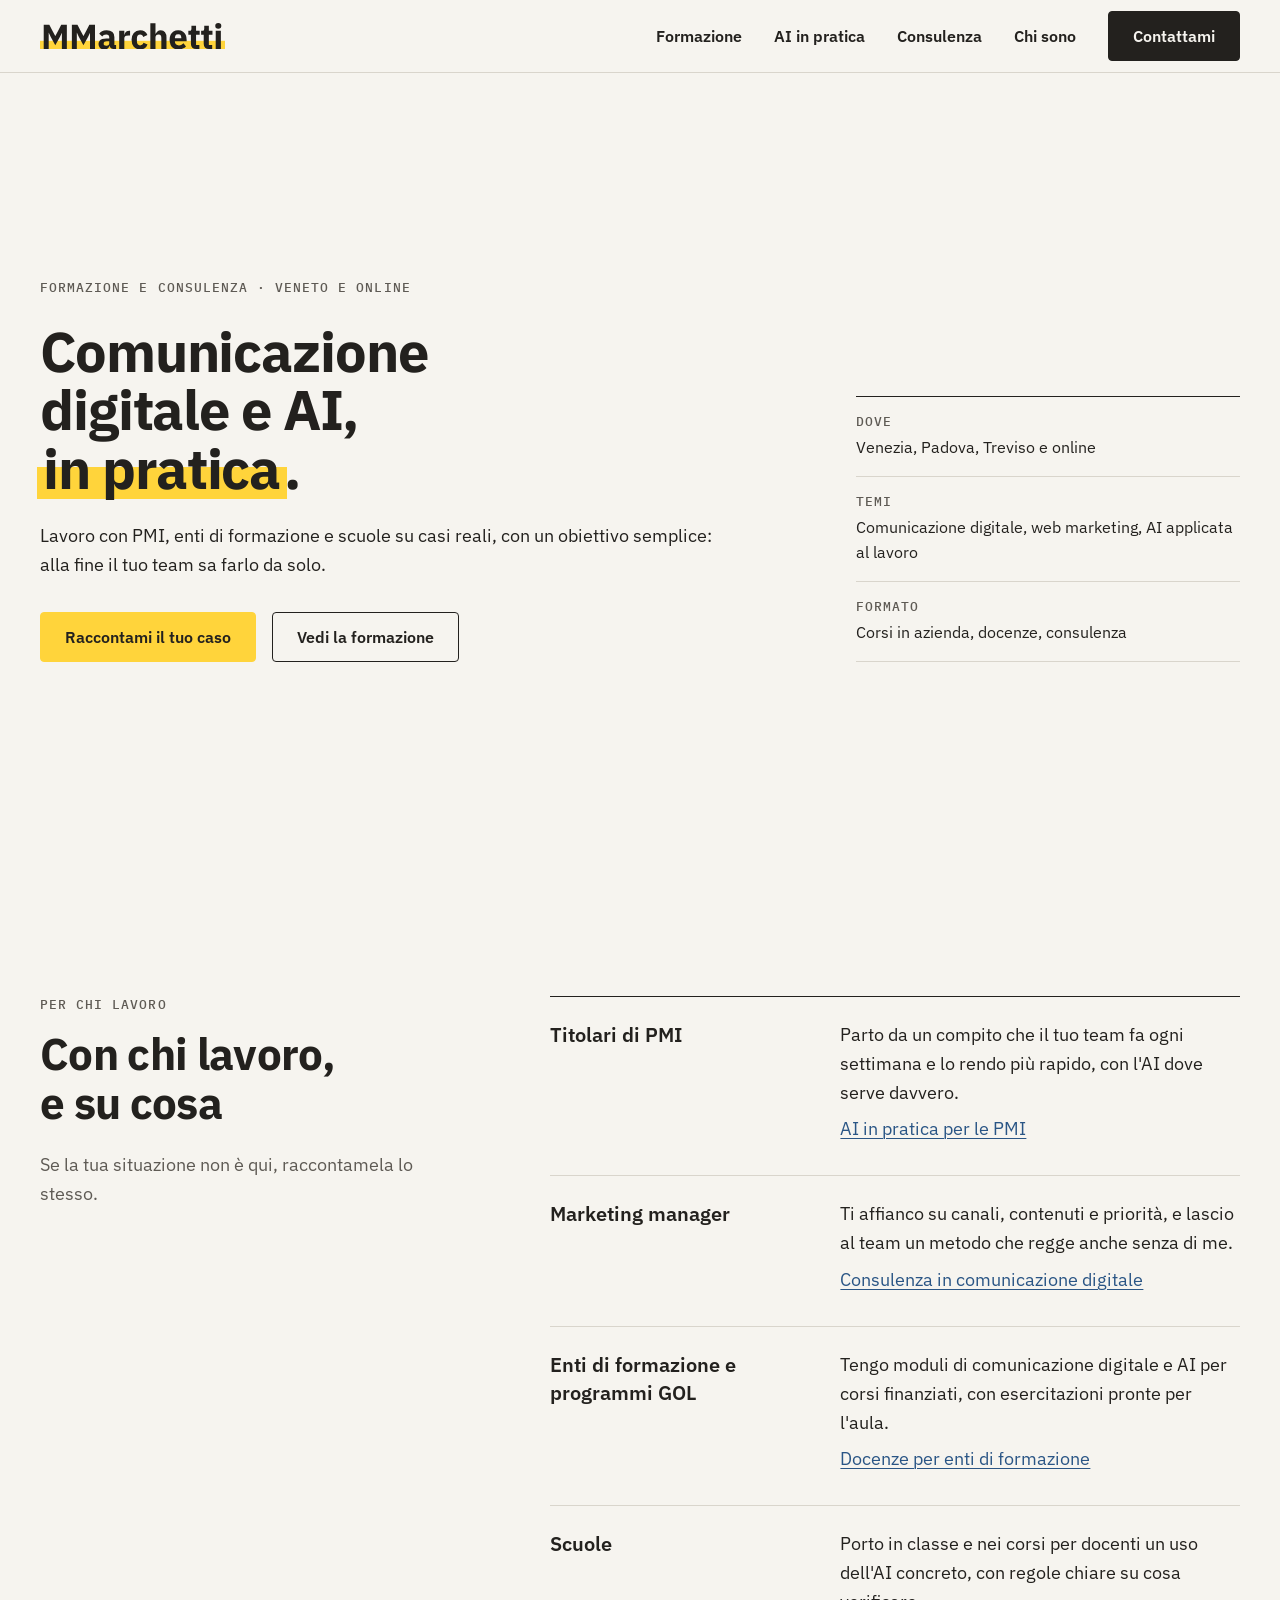
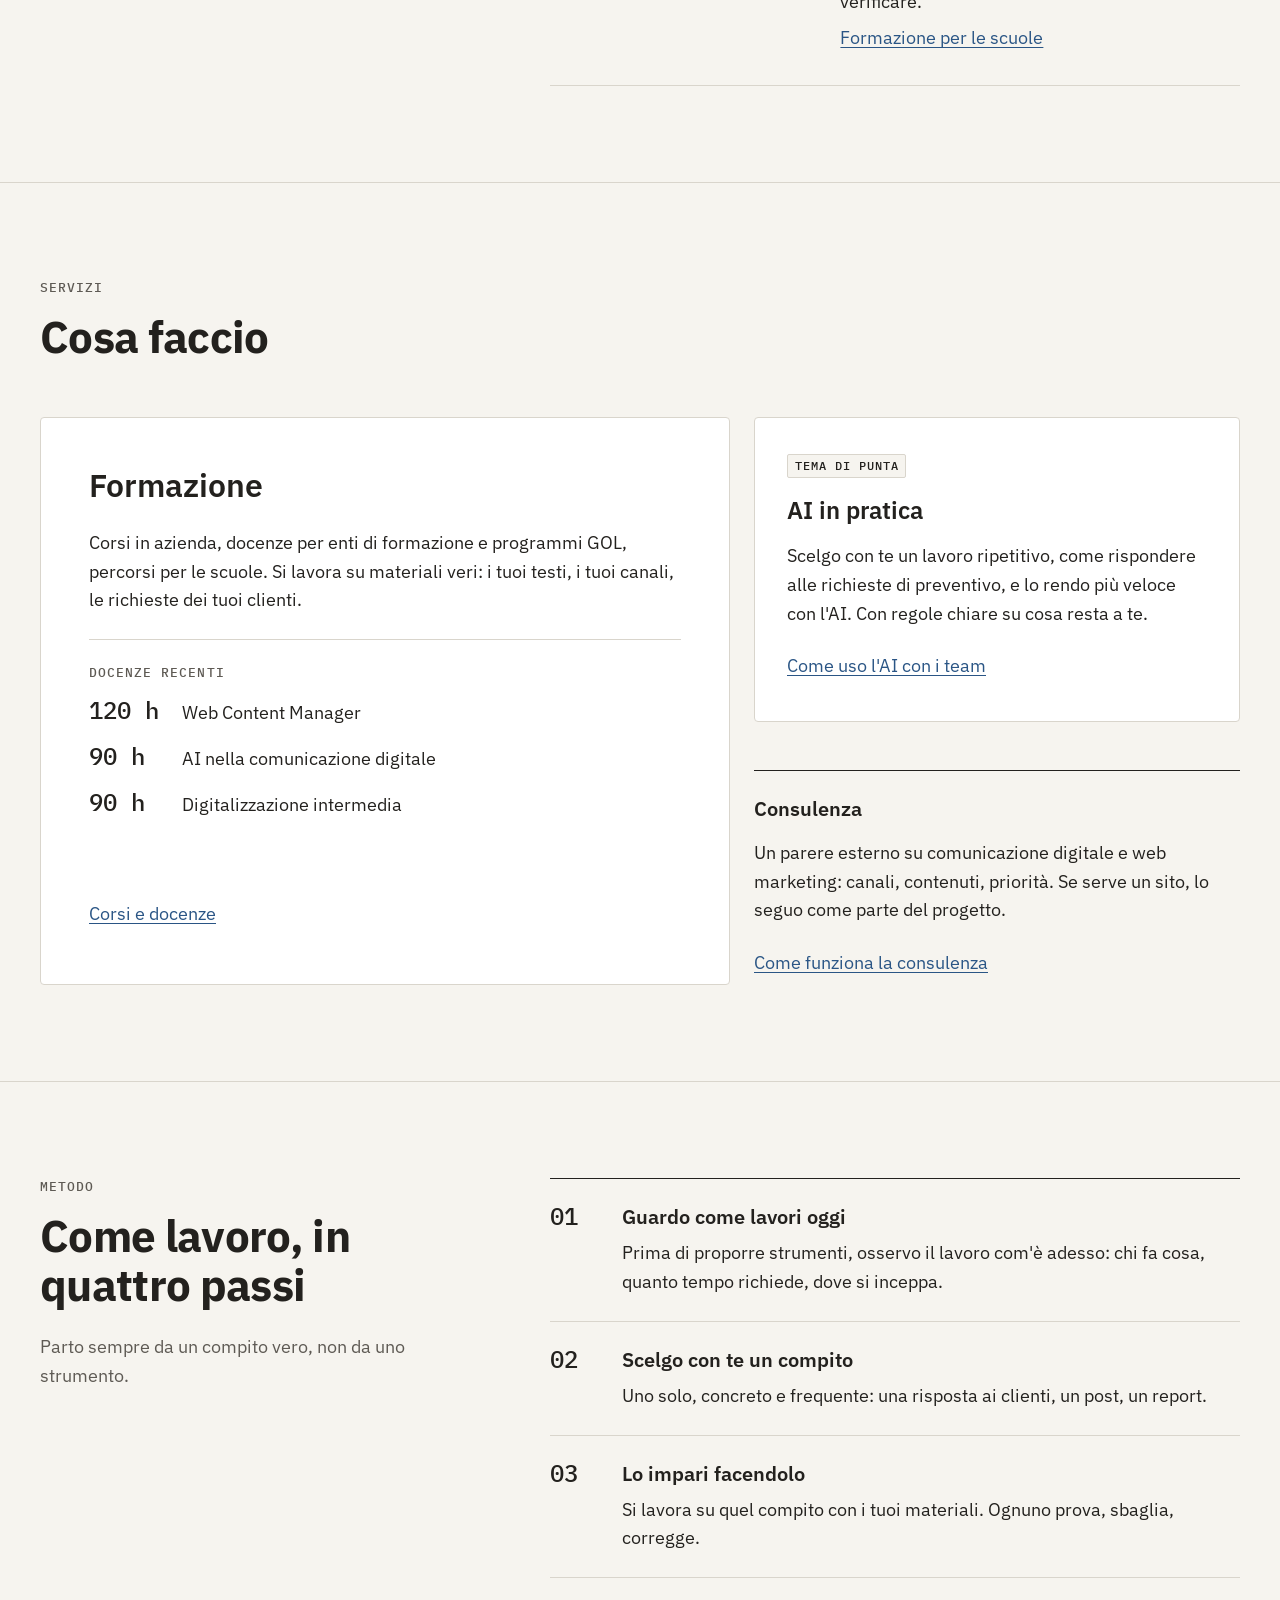
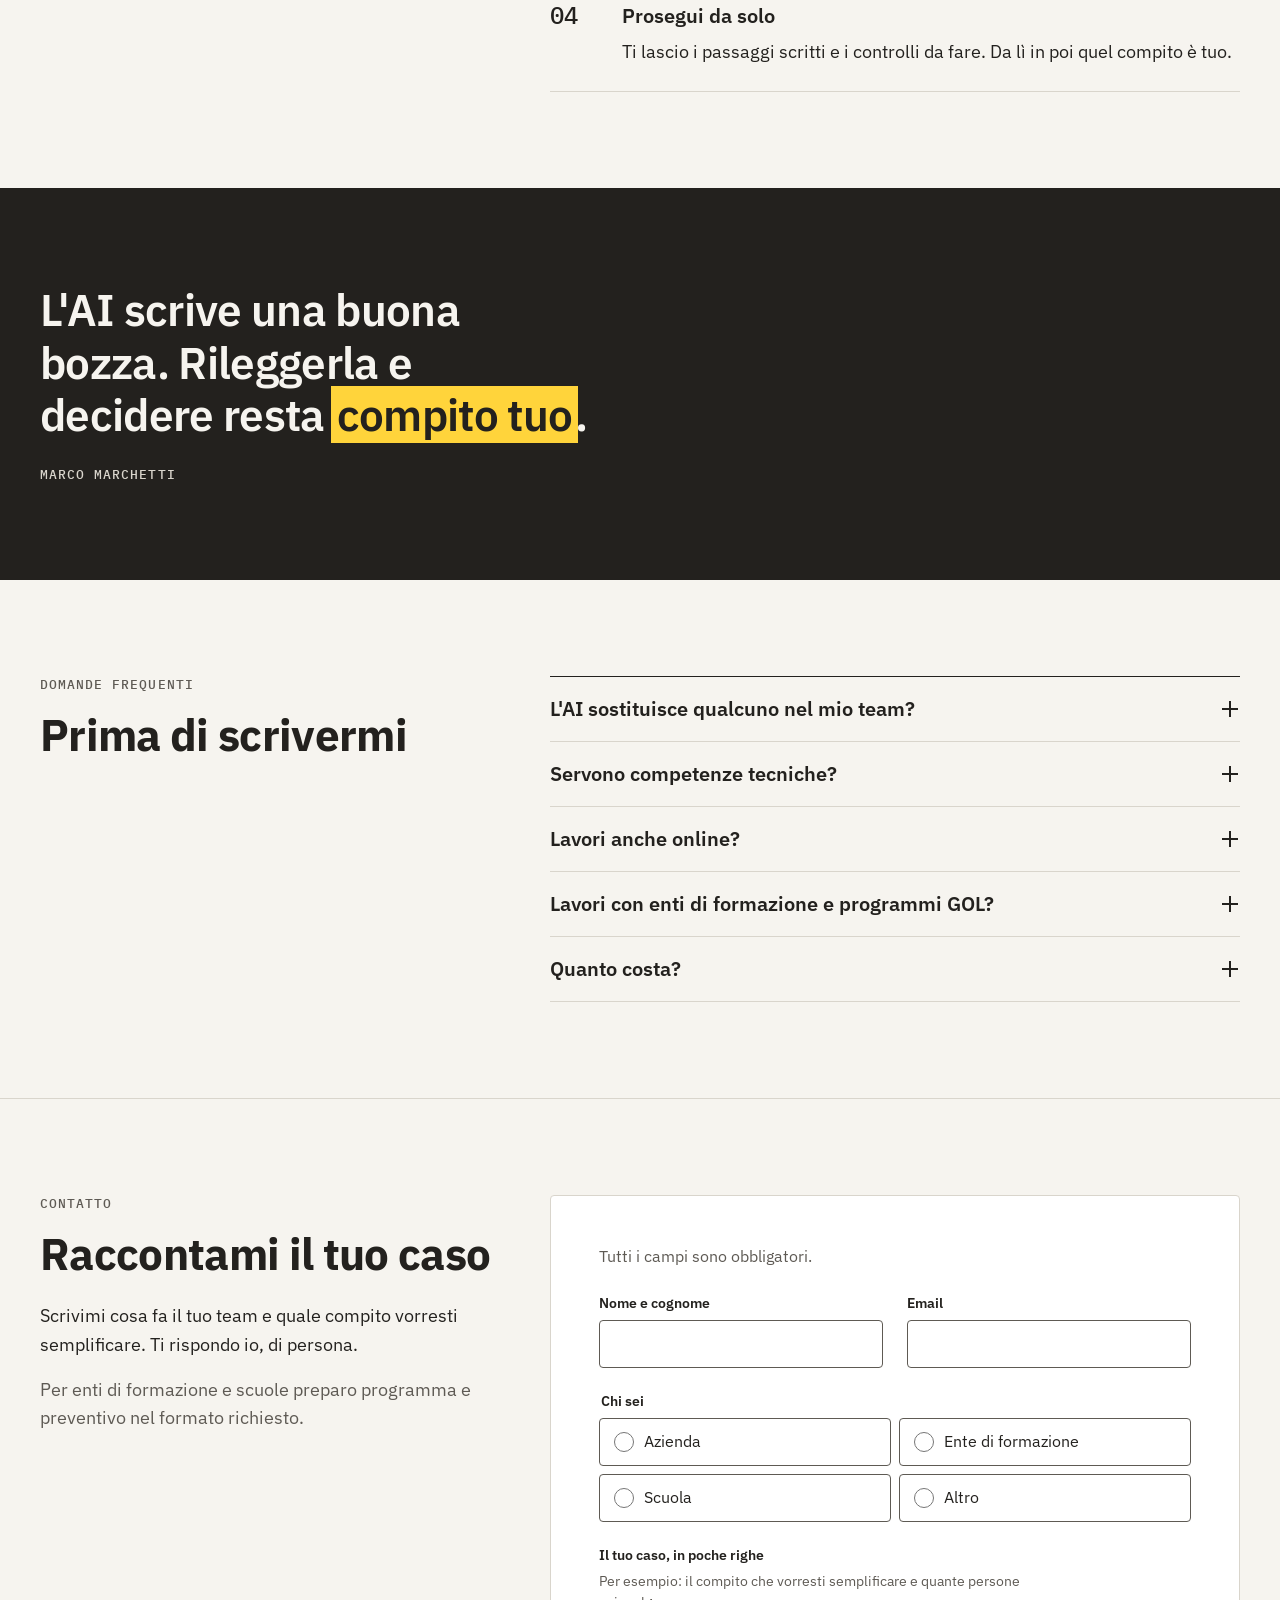
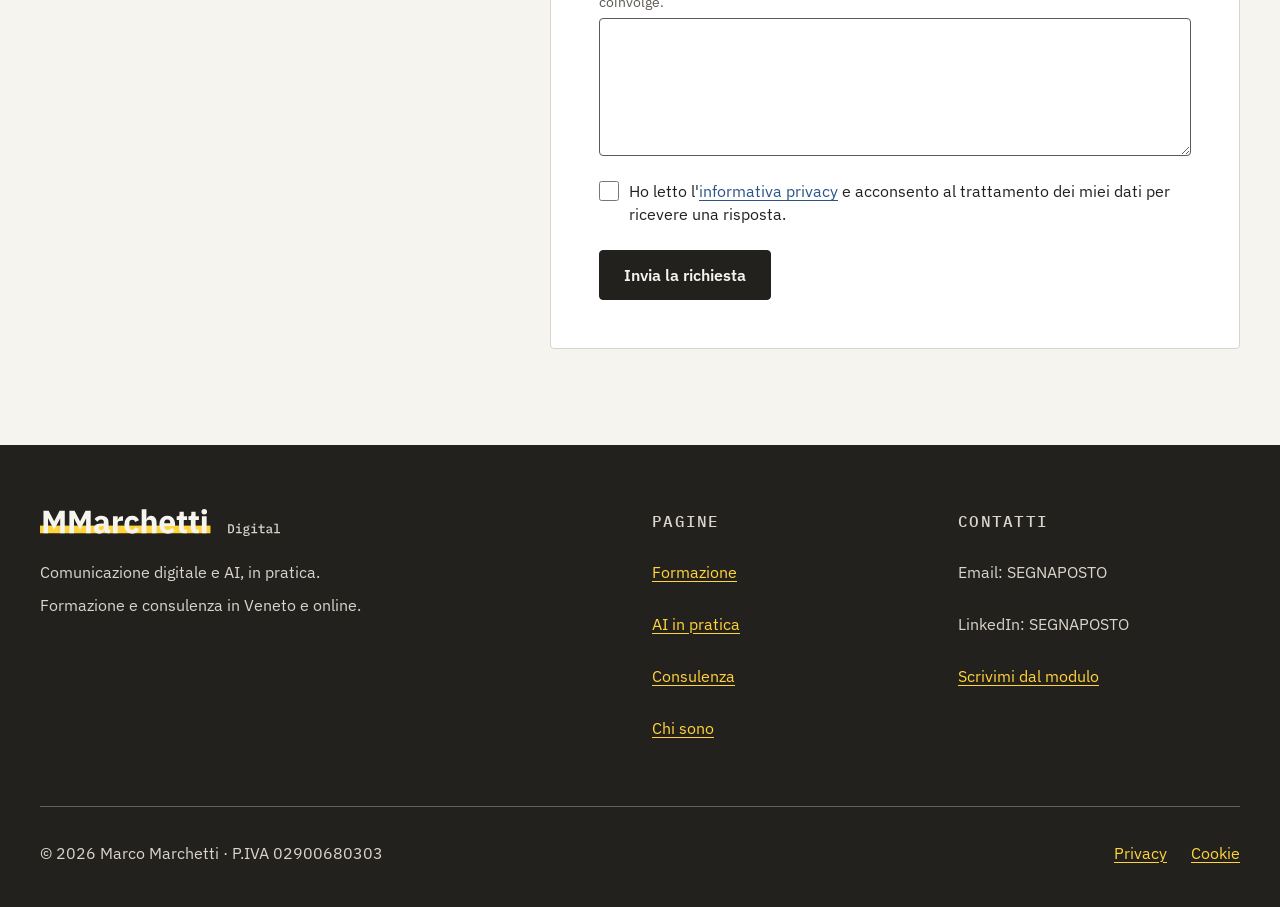
==== index.html @ 074134e7 "Footer: partita IVA in tutte le pagine Co-Authored-By: Claude Opus 5.5 <noreply@anthropic.com>" ====
<!doctype html>
<html lang="it">
<head>
  <meta charset="utf-8">
  <meta name="viewport" content="width=device-width, initial-scale=1">
  <title>Formazione in comunicazione digitale e AI in Veneto | MMarchetti Digital</title>
  <meta name="description" content="Marco Marchetti, formatore e consulente in comunicazione digitale e AI. Corsi per PMI, enti di formazione e scuole a Venezia, Padova, Treviso e online.">
  <link rel="canonical" href="https://DOMINIO/">
  <meta name="theme-color" content="#F6F4EF">

  <meta property="og:type" content="website">
  <meta property="og:locale" content="it_IT">
  <meta property="og:site_name" content="MMarchetti Digital">
  <meta property="og:title" content="Comunicazione digitale e AI, in pratica | MMarchetti Digital">
  <meta property="og:description" content="Formazione e consulenza per PMI, enti di formazione e scuole, su casi reali. Venezia, Padova, Treviso e online.">
  <meta property="og:url" content="https://DOMINIO/">

  <link rel="icon" href="assets/logo/mmarchetti-avatar-400.svg" type="image/svg+xml">
  <link rel="apple-touch-icon" href="assets/icons/mmarchetti-avatar-400.png">

  <link rel="preload" href="assets/fonts/IBMPlexSans-Regular.woff2" as="font" type="font/woff2" crossorigin>
  <link rel="preload" href="assets/fonts/IBMPlexSans-Bold.woff2" as="font" type="font/woff2" crossorigin>
  <link rel="stylesheet" href="assets/css/tokens.css">
  <link rel="stylesheet" href="assets/css/components.css">
  <link rel="stylesheet" href="assets/css/site.css">
  <script>document.documentElement.classList.add('js');</script>
  <script src="assets/js/main.js" defer></script>

  <script type="application/ld+json">
  {
    "@context": "https://schema.org",
    "@type": "ProfessionalService",
    "name": "MMarchetti Digital",
    "url": "https://DOMINIO/",
    "description": "Formazione e consulenza in comunicazione digitale e AI per PMI, enti di formazione e scuole.",
    "founder": { "@type": "Person", "name": "Marco Marchetti" },
    "areaServed": ["Venezia", "Padova", "Treviso", "Veneto"],
    "inLanguage": "it"
  }
  </script>
</head>
<body class="mm-root">
  <a class="skip" href="#main">Vai al contenuto</a>

  <header class="header">
    <div class="container header__bar">
      <a class="header__logo" href="./" aria-label="MMarchetti Digital, pagina iniziale">
        <img src="assets/logo/mmarchetti-digital-compatta.svg" alt="" width="185" height="26">
      </a>
      <button class="menu-btn" type="button" aria-expanded="false" aria-controls="nav">Menu</button>
      <nav class="nav" id="nav" aria-label="Principale">
        <ul class="nav__list">
          <li><a class="nav__link" href="formazione/">Formazione</a></li>
          <li><a class="nav__link" href="ai-in-pratica/">AI in pratica</a></li>
          <li><a class="nav__link" href="consulenza/">Consulenza</a></li>
          <li><a class="nav__link" href="chi-sono/">Chi sono</a></li>
          <li class="nav__cta"><a class="mm-btn" href="#contatto"><span class="mm-btn__label">Contattami</span></a></li>
        </ul>
      </nav>
    </div>
  </header>

  <main id="main">
    <!-- Hero: testo su 7 colonne, scheda "in breve" su 4 -->
    <section class="hero" aria-labelledby="hero-title">
      <div class="container grid">
        <div class="hero__main">
          <p class="mm-label">Formazione e consulenza · Veneto e online</p>
          <h1 id="hero-title" class="mm-display hero__title">Comunicazione digitale e AI, <span class="mm-hl">in&nbsp;pratica</span>.</h1>
          <p class="mm-p hero__lead">Lavoro con PMI, enti di formazione e scuole su casi reali, con un obiettivo semplice: alla fine il tuo team sa farlo da solo.</p>
          <div class="hero__actions">
            <a class="mm-btn mm-btn--accent" href="#contatto"><span class="mm-btn__label">Raccontami il tuo caso</span></a>
            <a class="mm-btn mm-btn--secondary" href="#formazione"><span class="mm-btn__label">Vedi la formazione</span></a>
          </div>
        </div>
        <dl class="hero__facts">
          <div>
            <dt class="mm-label">Dove</dt>
            <dd>Venezia, Padova, Treviso e online</dd>
          </div>
          <div>
            <dt class="mm-label">Temi</dt>
            <dd>Comunicazione digitale, web marketing, AI applicata al lavoro</dd>
          </div>
          <div>
            <dt class="mm-label">Formato</dt>
            <dd>Corsi in azienda, docenze, consulenza</dd>
          </div>
        </dl>
      </div>
    </section>

    <!-- Per chi lavoro: titolo su 4 colonne, elenco a righe su 7 -->
    <section class="section" id="per-chi" aria-labelledby="per-chi-title">
      <div class="container grid">
        <div class="section__head section__head--side">
          <p class="mm-label">Per chi lavoro</p>
          <h2 id="per-chi-title" class="mm-h1">Con chi lavoro, e su cosa</h2>
          <p class="mm-muted">Se la tua situazione non è qui, raccontamela lo stesso.</p>
        </div>
        <ul class="audience" role="list">
          <li class="audience__item">
            <h3 class="mm-h4">Titolari di PMI</h3>
            <div>
              <p>Parto da un compito che il tuo team fa ogni settimana e lo rendo più rapido, con l'AI dove serve davvero.</p>
              <a class="mm-link" href="ai-in-pratica/">AI in pratica per le PMI</a>
            </div>
          </li>
          <li class="audience__item">
            <h3 class="mm-h4">Marketing manager</h3>
            <div>
              <p>Ti affianco su canali, contenuti e priorità, e lascio al team un metodo che regge anche senza di me.</p>
              <a class="mm-link" href="consulenza/">Consulenza in comunicazione digitale</a>
            </div>
          </li>
          <li class="audience__item">
            <h3 class="mm-h4">Enti di formazione e programmi GOL</h3>
            <div>
              <p>Tengo moduli di comunicazione digitale e AI per corsi finanziati, con esercitazioni pronte per l'aula.</p>
              <a class="mm-link" href="formazione/#enti">Docenze per enti di formazione</a>
            </div>
          </li>
          <li class="audience__item">
            <h3 class="mm-h4">Scuole</h3>
            <div>
              <p>Porto in classe e nei corsi per docenti un uso dell'AI concreto, con regole chiare su cosa verificare.</p>
              <a class="mm-link" href="formazione/#scuole">Formazione per le scuole</a>
            </div>
          </li>
        </ul>
      </div>
    </section>

    <!-- Servizi: Formazione su 7 colonne e due righe, AI e Consulenza impilati su 5 -->
    <section class="section" id="servizi" aria-labelledby="servizi-title">
      <div class="container">
        <div class="section__head">
          <p class="mm-label">Servizi</p>
          <h2 id="servizi-title" class="mm-h1">Cosa faccio</h2>
        </div>
        <div class="services grid">
          <article class="mm-card service service--main" id="formazione" aria-labelledby="formazione-title">
            <h3 id="formazione-title" class="mm-h2">Formazione</h3>
            <p>Corsi in azienda, docenze per enti di formazione e programmi GOL, percorsi per le scuole. Si lavora su materiali veri: i tuoi testi, i tuoi canali, le richieste dei tuoi clienti.</p>
            <div class="proof">
              <h4 class="mm-label proof__title">Docenze recenti</h4>
              <ul class="proof__list" role="list">
                <li><span class="proof__hours">120&nbsp;h</span><span>Web Content Manager</span></li>
                <li><span class="proof__hours">90&nbsp;h</span><span>AI nella comunicazione digitale</span></li>
                <li><span class="proof__hours">90&nbsp;h</span><span>Digitalizzazione intermedia</span></li>
              </ul>
            </div>
            <a class="mm-link" href="formazione/">Corsi e docenze</a>
          </article>

          <article class="mm-card service service--focus" aria-labelledby="ai-title">
            <p><span class="mm-tag">Tema di punta</span></p>
            <h3 id="ai-title" class="mm-h3">AI in pratica</h3>
            <p>Scelgo con te un lavoro ripetitivo, come rispondere alle richieste di preventivo, e lo rendo più veloce con l'AI. Con regole chiare su cosa resta a te.</p>
            <a class="mm-link" href="ai-in-pratica/">Come uso l'AI con i team</a>
          </article>

          <article class="service service--small" aria-labelledby="consulenza-title">
            <h3 id="consulenza-title" class="mm-h4">Consulenza</h3>
            <p>Un parere esterno su comunicazione digitale e web marketing: canali, contenuti, priorità. Se serve un sito, lo seguo come parte del progetto.</p>
            <a class="mm-link" href="consulenza/">Come funziona la consulenza</a>
          </article>
        </div>
      </div>
    </section>

    <!-- Metodo: unica sezione numerata -->
    <section class="section" id="metodo" aria-labelledby="metodo-title">
      <div class="container grid">
        <div class="section__head section__head--side">
          <p class="mm-label">Metodo</p>
          <h2 id="metodo-title" class="mm-h1">Come lavoro, in quattro passi</h2>
          <p class="mm-muted">Parto sempre da un compito vero, non da uno strumento.</p>
        </div>
        <ol class="steps" role="list">
          <li class="step">
            <span class="step__n" aria-hidden="true">01</span>
            <div>
              <h3 class="mm-h4">Guardo come lavori oggi</h3>
              <p>Prima di proporre strumenti, osservo il lavoro com'è adesso: chi fa cosa, quanto tempo richiede, dove si inceppa.</p>
            </div>
          </li>
          <li class="step">
            <span class="step__n" aria-hidden="true">02</span>
            <div>
              <h3 class="mm-h4">Scelgo con te un compito</h3>
              <p>Uno solo, concreto e frequente: una risposta ai clienti, un post, un report.</p>
            </div>
          </li>
          <li class="step">
            <span class="step__n" aria-hidden="true">03</span>
            <div>
              <h3 class="mm-h4">Lo impari facendolo</h3>
              <p>Si lavora su quel compito con i tuoi materiali. Ognuno prova, sbaglia, corregge.</p>
            </div>
          </li>
          <li class="step">
            <span class="step__n" aria-hidden="true">04</span>
            <div>
              <h3 class="mm-h4">Prosegui da solo</h3>
              <p>Ti lascio i passaggi scritti e i controlli da fare. Da lì in poi quel compito è tuo.</p>
            </div>
          </li>
        </ol>
      </div>
    </section>

    <!-- Citazione su Grafite -->
    <section class="quote theme-grafite" aria-label="Citazione">
      <div class="container">
        <figure class="quote__figure">
          <blockquote>
            <p>L'AI scrive una buona bozza. Rileggerla e decidere resta <span class="mm-hl">compito tuo</span>.</p>
          </blockquote>
          <figcaption>Marco Marchetti</figcaption>
        </figure>
      </div>
    </section>

    <!-- Domande: titolo su 4 colonne, elenco su 7 -->
    <section class="section" id="domande" aria-labelledby="domande-title">
      <div class="container grid">
        <div class="section__head section__head--side">
          <p class="mm-label">Domande frequenti</p>
          <h2 id="domande-title" class="mm-h1">Prima di scrivermi</h2>
        </div>
        <div class="faq">
          <details class="faq__item">
            <summary class="faq__q">L'AI sostituisce qualcuno nel mio team?<span class="faq__icon" aria-hidden="true"></span></summary>
            <div class="faq__a">
              <p>No. Toglie lavoro ripetitivo, ma rileggere, decidere e firmare resta compito delle persone. In aula lo dico subito e lo mostro con esempi.</p>
            </div>
          </details>
          <details class="faq__item">
            <summary class="faq__q">Servono competenze tecniche?<span class="faq__icon" aria-hidden="true"></span></summary>
            <div class="faq__a">
              <p>No. Basta saper usare email e browser. I termini tecnici li spiego la prima volta che compaiono.</p>
            </div>
          </details>
          <details class="faq__item">
            <summary class="faq__q">Lavori anche online?<span class="faq__icon" aria-hidden="true"></span></summary>
            <div class="faq__a">
              <p>Sì. In presenza lavoro in Veneto, tra Venezia, Padova e Treviso. Online lavoro con chiunque.</p>
            </div>
          </details>
          <details class="faq__item">
            <summary class="faq__q">Lavori con enti di formazione e programmi GOL?<span class="faq__icon" aria-hidden="true"></span></summary>
            <div class="faq__a">
              <p>Sì. Tengo docenze in corsi finanziati e preparo programma e materiali nel formato richiesto dall'ente.</p>
            </div>
          </details>
          <details class="faq__item">
            <summary class="faq__q">Quanto costa?<span class="faq__icon" aria-hidden="true"></span></summary>
            <div class="faq__a">
              <p>Dipende da ore, persone e modalità. Dopo una prima conversazione ti mando un preventivo scritto, senza impegno.</p>
            </div>
          </details>
        </div>
      </div>
    </section>

    <!-- Contatto: testo su 5 colonne, modulo su 7 -->
    <section class="section" id="contatto" aria-labelledby="contatto-title">
      <div class="container grid">
        <div class="section__head section__head--contact">
          <p class="mm-label">Contatto</p>
          <h2 id="contatto-title" class="mm-h1">Raccontami il tuo caso</h2>
          <p>Scrivimi cosa fa il tuo team e quale compito vorresti semplificare. Ti rispondo io, di persona.</p>
          <p class="mm-muted">Per enti di formazione e scuole preparo programma e preventivo nel formato richiesto.</p>
        </div>

        <div class="mm-card contact__card">
          <form class="form" name="contatto" method="POST" data-netlify="true" netlify-honeypot="bot-field" data-form>
            <input type="hidden" name="form-name" value="contatto">
            <p class="visually-hidden">
              <label>Non compilare questo campo: <input name="bot-field" tabindex="-1" autocomplete="off"></label>
            </p>
            <p class="form__note mm-muted">Tutti i campi sono obbligatori.</p>

            <div class="form__row">
              <div class="mm-field">
                <label class="mm-field__label" for="nome">Nome e cognome</label>
                <input class="mm-input" id="nome" name="nome" type="text" autocomplete="name" required aria-describedby="nome-error">
                <p class="mm-field__error" id="nome-error" hidden><strong>Errore:</strong> <span></span></p>
              </div>
              <div class="mm-field">
                <label class="mm-field__label" for="email">Email</label>
                <input class="mm-input" id="email" name="email" type="email" autocomplete="email" inputmode="email" required aria-describedby="email-error">
                <p class="mm-field__error" id="email-error" hidden><strong>Errore:</strong> <span></span></p>
              </div>
            </div>

            <fieldset class="mm-field choice" id="chi" aria-describedby="chi-error">
              <legend class="mm-field__label">Chi sei</legend>
              <div class="choice__options">
                <label class="choice__option"><input type="radio" name="chi" value="Azienda" required> Azienda</label>
                <label class="choice__option"><input type="radio" name="chi" value="Ente di formazione"> Ente di formazione</label>
                <label class="choice__option"><input type="radio" name="chi" value="Scuola"> Scuola</label>
                <label class="choice__option"><input type="radio" name="chi" value="Altro"> Altro</label>
              </div>
              <p class="mm-field__error" id="chi-error" hidden><strong>Errore:</strong> <span></span></p>
            </fieldset>

            <div class="mm-field">
              <label class="mm-field__label" for="messaggio">Il tuo caso, in poche righe</label>
              <p class="mm-field__hint" id="messaggio-hint">Per esempio: il compito che vorresti semplificare e quante persone coinvolge.</p>
              <textarea class="mm-textarea" id="messaggio" name="messaggio" rows="5" required aria-describedby="messaggio-hint messaggio-error"></textarea>
              <p class="mm-field__error" id="messaggio-error" hidden><strong>Errore:</strong> <span></span></p>
            </div>

            <div class="mm-field">
              <label class="mm-check" for="privacy">
                <input type="checkbox" id="privacy" name="privacy" value="sì" required aria-describedby="privacy-error">
                <span>Ho letto l'<a class="mm-link" href="privacy/">informativa privacy</a> e acconsento al trattamento dei miei dati per ricevere una risposta.</span>
              </label>
              <p class="mm-field__error" id="privacy-error" hidden><strong>Errore:</strong> <span></span></p>
            </div>

            <div class="form__actions">
              <button class="mm-btn" type="submit"><span class="mm-btn__label">Invia la richiesta</span></button>
              <p class="mm-field__error form__status" id="form-status" role="alert" hidden><strong>Errore:</strong> <span></span></p>
            </div>
          </form>

          <div class="form__done" id="form-done" tabindex="-1" hidden>
            <p><span class="mm-tag mm-tag--done">Fatto</span></p>
            <p class="mm-h4">Ricevuto. Ti rispondo entro due giorni lavorativi.</p>
          </div>
        </div>
      </div>
    </section>
  </main>

  <footer class="footer theme-grafite">
    <div class="container grid">
      <div class="footer__brand">
        <img class="footer__logo" src="assets/logo/mmarchetti-digital-negativa.svg" alt="MMarchetti Digital" width="240" height="27" loading="lazy">
        <p>Comunicazione digitale e AI, in pratica.</p>
        <p>Formazione e consulenza in Veneto e online.</p>
      </div>
      <nav class="footer__col footer__col--pages" aria-label="Pagine del sito">
        <p class="mm-label">Pagine</p>
        <ul role="list">
          <li><a href="formazione/">Formazione</a></li>
          <li><a href="ai-in-pratica/">AI in pratica</a></li>
          <li><a href="consulenza/">Consulenza</a></li>
          <li><a href="chi-sono/">Chi sono</a></li>
        </ul>
      </nav>
      <div class="footer__col">
        <p class="mm-label">Contatti</p>
        <ul role="list">
          <li>Email: SEGNAPOSTO</li>
          <li>LinkedIn: SEGNAPOSTO</li>
          <li><a href="#contatto">Scrivimi dal modulo</a></li>
        </ul>
      </div>
      <div class="footer__base">
        <p>© 2026 Marco Marchetti · P.IVA 02900680303</p>
        <ul role="list">
          <li><a href="privacy/">Privacy</a></li>
          <li><a href="cookie/">Cookie</a></li>
        </ul>
      </div>
    </div>
  </footer>
</body>
</html>
---- assets/css/tokens.css ----
/* ==========================================================================
   MMarchetti Digital — brand Design System
   colors_and_type.css · token riutilizzabili (colore, tipo, spazio, raggi, stati)
   Fonte di verità: DESIGN.md. Palette chiusa: 7 colori, nessun altro.
   Font: IBM Plex Sans / IBM Plex Mono (OFL) — file locali in fonts/.
   Copia di _brand/colors_and_type.css: cambiano solo i percorsi dei font (../fonts/, solo woff2).
   ========================================================================== */

/* ---------- 1. Font (preservati in fonts/) ---------- */
@font-face {
  font-family: "IBM Plex Sans";
  font-style: normal;
  font-weight: 400;
  font-display: swap;
  src: url("../fonts/IBMPlexSans-Regular.woff2") format("woff2");
}
@font-face {
  font-family: "IBM Plex Sans";
  font-style: italic;
  font-weight: 400;
  font-display: swap;
  src: url("../fonts/IBMPlexSans-Italic.woff2") format("woff2");
}
@font-face {
  font-family: "IBM Plex Sans";
  font-style: normal;
  font-weight: 600;
  font-display: swap;
  src: url("../fonts/IBMPlexSans-SemiBold.woff2") format("woff2");
}
@font-face {
  font-family: "IBM Plex Sans";
  font-style: normal;
  font-weight: 700;
  font-display: swap;
  src: url("../fonts/IBMPlexSans-Bold.woff2") format("woff2");
}
@font-face {
  font-family: "IBM Plex Mono";
  font-style: normal;
  font-weight: 400;
  font-display: swap;
  src: url("../fonts/IBMPlexMono-Regular.woff2") format("woff2");
}
@font-face {
  font-family: "IBM Plex Mono";
  font-style: normal;
  font-weight: 500;
  font-display: swap;
  src: url("../fonts/IBMPlexMono-Medium.woff2") format("woff2");
}

:root {
  /* ---------- 2. Palette (7 colori — DESIGN.md §2) ---------- */
  --grafite:       #23211E; /* testo principale; fondo scuro solo per sezioni di contrasto */
  --carta:         #F6F4EF; /* fondo principale */
  --bianco:        #FFFFFF; /* superfici, card, campi */
  --evidenziatore: #FFD43B; /* unico accento — mai testo su fondo chiaro */
  --blu:           #2A5585; /* link, dati, grafici — solo su fondi chiari */
  --grigio:        #5E5A54; /* testo secondario, bordi funzionali — solo su fondi chiari */
  --linea:         #D9D5CC; /* divisori decorativi; testo secondario su Grafite */

  /* ---------- 3. Ruoli semantici — tema chiaro (standard) ---------- */
  --bg:             var(--carta);
  --surface:        var(--bianco);
  --fg:             var(--grafite);
  --fg-muted:       var(--grigio);
  --border:         var(--linea);   /* decorativo */
  --border-strong:  var(--grigio);  /* funzionale: campi, controlli (≥3:1) */
  --accent:         var(--evidenziatore);
  --accent-fg:      var(--grafite); /* testo sopra l'accento */
  --link:           var(--blu);
  --focus-ring:     var(--blu);
  --data:           var(--blu);

  /* Stati: la palette è chiusa, quindi gli stati usano forma + testo + i 7 colori */
  --state-info:     var(--blu);
  --state-error:    var(--grafite); /* errore = bordo Grafite 2px + messaggio esplicito */
  --state-success:  var(--grafite); /* successo = barra Evidenziatore + messaggio */
  --state-disabled-fg: var(--grigio);
  --state-disabled-bg: var(--carta);

  /* ---------- 4. Tipografia ---------- */
  --font-sans: "IBM Plex Sans", -apple-system, BlinkMacSystemFont, "Segoe UI", Helvetica, Arial, sans-serif;
  --font-mono: "IBM Plex Mono", ui-monospace, SFMono-Regular, Menlo, Consolas, monospace;
  --font-display: var(--font-sans);
  --font-body:    var(--font-sans);

  /* scala web, base 16px, rapporto ~1.25 */
  --text-display: 3.5rem;    /* 56px · lh 1.05 · 700 · -0.02em */
  --text-h1:      2.75rem;   /* 44px · lh 1.1  · 700 · -0.015em */
  --text-h2:      2rem;      /* 32px · lh 1.2  · 600 */
  --text-h3:      1.5rem;    /* 24px · lh 1.3  · 600 */
  --text-h4:      1.25rem;   /* 20px · lh 1.4  · 600 */
  --text-body:    1.125rem;  /* 18px · lh 1.6  · 400 */
  --text-small:   1rem;      /* 16px · lh 1.55 · 400 */
  --text-label:   0.8125rem; /* 13px · lh 1.4  · Mono 500 · maiuscolo · +0.08em */

  --lh-display: 1.05;
  --lh-h1: 1.1;
  --lh-h2: 1.2;
  --lh-h3: 1.3;
  --lh-h4: 1.4;
  --lh-body: 1.6;
  --lh-small: 1.55;
  --lh-label: 1.4;

  --track-display: -0.02em;
  --track-h1: -0.015em;
  --track-label: 0.08em;

  --measure: 68ch;

  /* slide 1920×1080 */
  --slide-title: 72px;    /* 64–80px, Sans 700 */
  --slide-body: 28px;     /* minimo 28px */
  --slide-label: 22px;    /* minimo 22px, Mono 500 */

  /* ---------- 5. Spazio, griglia, raggi, bordi, ombre ---------- */
  --space-1: 8px;
  --space-2: 16px;
  --space-3: 24px;
  --space-4: 32px;
  --space-5: 48px;
  --space-6: 64px;
  --space-7: 96px;
  --space-8: 128px;

  --grid-columns: 12;
  --grid-gutter: 24px;
  --content-max: 1200px;
  --page-margin-mobile: 16px;

  --radius: 4px;          /* bottoni, card, campi — nessun pill */
  --radius-none: 0;       /* barra evidenziatore, avatar */

  --border-width: 1px;
  --border-deco: 1px solid var(--linea);
  --border-func: 1px solid var(--grigio);

  --shadow-none: none;
  --shadow-card: 0 1px 2px rgba(35, 33, 30, 0.08); /* unica ombra ammessa */

  /* evidenziatore come sistema */
  --highlight-height: 45%; /* dalla baseline fino a ~45% dell'altezza x */
  --hover-bar: 3px;

  /* ---------- 6. Movimento ---------- */
  --dur-fast: 120ms;
  --dur-base: 180ms;
  --ease: cubic-bezier(0.2, 0, 0, 1);
}

/* ---------- 7. Tema scuro (sezione di contrasto, non tema globale) ---------- */
.theme-grafite,
[data-theme="grafite"] {
  --bg:            var(--grafite);
  --surface:       var(--grafite);
  --fg:            var(--carta);
  --fg-muted:      var(--linea);
  --border:        rgba(217, 213, 204, 0.35);
  --border-strong: var(--linea);
  --link:          var(--evidenziatore);
  --focus-ring:    var(--evidenziatore);
  --data:          var(--evidenziatore);
  background: var(--bg);
  color: var(--fg);
}

@media (max-width: 720px) {
  :root {
    --text-display: 2.5rem; /* 40px */
    --text-h1: 2.125rem;    /* 34px */
  }
}

/* ---------- 8. Base tipografica riutilizzabile ---------- */
.mm-body,
.mm-root {
  font-family: var(--font-body);
  font-size: var(--text-body);
  line-height: var(--lh-body);
  color: var(--fg);
  background: var(--bg);
  -webkit-font-smoothing: antialiased;
  text-rendering: optimizeLegibility;
}

.mm-display { font: 700 var(--text-display)/var(--lh-display) var(--font-display); letter-spacing: var(--track-display); text-wrap: balance; }
.mm-h1      { font: 700 var(--text-h1)/var(--lh-h1) var(--font-display); letter-spacing: var(--track-h1); text-wrap: balance; }
.mm-h2      { font: 600 var(--text-h2)/var(--lh-h2) var(--font-display); text-wrap: balance; }
.mm-h3      { font: 600 var(--text-h3)/var(--lh-h3) var(--font-display); }
.mm-h4      { font: 600 var(--text-h4)/var(--lh-h4) var(--font-display); }
.mm-p       { font: 400 var(--text-body)/var(--lh-body) var(--font-body); max-width: var(--measure); text-wrap: pretty; }
.mm-small   { font: 400 var(--text-small)/var(--lh-small) var(--font-body); }
.mm-muted   { color: var(--fg-muted); }

/* Etichetta di sezione: Mono maiuscolo, preceduta da numero — "01 — FORMAZIONE" */
.mm-label {
  font: 500 var(--text-label)/var(--lh-label) var(--font-mono);
  text-transform: uppercase;
  letter-spacing: var(--track-label);
  color: var(--fg-muted);
}

/* Dato numerico: numero Mono 500 grande, etichetta Sans sotto */
.mm-figure {
  font: 500 var(--text-h1)/1 var(--font-mono);
  font-variant-numeric: tabular-nums;
  color: var(--fg);
}

/* Evidenziatore: barra piatta, angoli vivi, dietro il testo. Max 1 per blocco. */
.mm-hl {
  background-image: linear-gradient(var(--evidenziatore), var(--evidenziatore));
  background-repeat: no-repeat;
  background-size: 100% var(--highlight-height);
  background-position: 0 88%;
  padding: 0 0.12em;
  margin: 0 -0.06em;
  color: inherit;
  -webkit-box-decoration-break: clone;
  box-decoration-break: clone;
}
/* nota: il linear-gradient sopra è a un solo colore — una campitura piatta, non un gradiente */

/* Su Grafite la barra parziale lascerebbe metà lettera Grafite su Grafite:
   l'evidenza diventa un blocco pieno Evidenziatore con testo Grafite. */
.theme-grafite .mm-hl,
[data-theme="grafite"] .mm-hl {
  background-size: 100% 100%;
  background-position: 0 0;
  color: var(--grafite);
}

/* Link: sempre sottolineati, 1px, offset 3px */
.mm-link,
.mm-root a:not([class]) {
  color: var(--link);
  text-decoration: underline;
  text-decoration-thickness: 1px;
  text-underline-offset: 3px;
}

/* Focus da tastiera */
.mm-root :focus-visible {
  outline: 2px solid var(--focus-ring);
  outline-offset: 2px;
}

@media (prefers-reduced-motion: reduce) {
  .mm-root *,
  .mm-root *::before,
  .mm-root *::after {
    transition-duration: 0.01ms !important;
    animation-duration: 0.01ms !important;
  }
}
---- assets/css/components.css ----
/* ==========================================================================
   MMarchetti Digital — componenti base (DESIGN.md §6)
   Copia di _brand/components.css. Richiede tokens.css.
   ========================================================================== */

/* ---------- Bottoni ---------- */
.mm-btn {
  --btn-bg: var(--grafite);
  --btn-fg: var(--carta);
  --btn-border: var(--grafite);
  --btn-bar: var(--evidenziatore);
  position: relative;
  display: inline-flex;
  align-items: center;
  justify-content: center;
  gap: 8px;
  min-height: 48px;
  padding: 14px 24px;
  font: 600 16px/1.25 var(--font-sans);
  color: var(--btn-fg);
  background: var(--btn-bg);
  border: 1px solid var(--btn-border);
  border-radius: var(--radius);
  text-decoration: none;
  cursor: pointer;
  transition: transform var(--dur-fast) var(--ease);
}
/* Hover: barra Evidenziatore 3px sotto il testo; il fondo non cambia */
.mm-btn .mm-btn__label { position: relative; }
.mm-btn .mm-btn__label::after {
  content: "";
  position: absolute;
  left: 0;
  right: 0;
  bottom: -5px;
  height: var(--hover-bar);
  background: var(--btn-bar);
  transform: scaleX(0);
  transform-origin: left center;
  transition: transform var(--dur-base) var(--ease);
}
.mm-btn:hover .mm-btn__label::after,
.mm-btn.is-hover .mm-btn__label::after { transform: scaleX(1); }
.mm-btn:active { transform: translateY(1px); }
.mm-btn:focus-visible { outline: 2px solid var(--focus-ring); outline-offset: 2px; }

.mm-btn--accent    { --btn-bg: var(--evidenziatore); --btn-fg: var(--grafite); --btn-border: var(--evidenziatore); --btn-bar: var(--grafite); }
.mm-btn--secondary { --btn-bg: transparent; --btn-fg: var(--grafite); --btn-border: var(--grafite); }
.theme-grafite .mm-btn--secondary { --btn-fg: var(--carta); --btn-border: var(--carta); }
.theme-grafite .mm-btn:not(.mm-btn--accent):not(.mm-btn--secondary) { --btn-bg: var(--carta); --btn-fg: var(--grafite); --btn-border: var(--carta); --btn-bar: var(--evidenziatore); }

.mm-btn[disabled],
.mm-btn[aria-disabled="true"] {
  --btn-bg: var(--carta);
  --btn-fg: var(--grigio);
  --btn-border: var(--linea);
  cursor: not-allowed;
  transform: none;
}
.mm-btn[disabled] .mm-btn__label::after { display: none; }

/* ---------- Link ---------- */
.mm-link {
  color: var(--link);
  text-decoration: underline;
  text-decoration-thickness: 1px;
  text-underline-offset: 3px;
}
.mm-link:hover { text-decoration-thickness: 2px; }

/* ---------- Campi modulo ---------- */
.mm-field { display: grid; gap: 6px; }
.mm-field__label { font: 600 14px/1.4 var(--font-sans); color: var(--fg); }
.mm-field__hint { font: 400 14px/1.45 var(--font-sans); color: var(--fg-muted); }
.mm-input,
.mm-select,
.mm-textarea {
  width: 100%;
  min-height: 48px;
  padding: 12px 14px;
  font: 400 16px/1.4 var(--font-sans);
  color: var(--grafite);
  background: var(--bianco);
  border: 1px solid var(--grigio);
  border-radius: var(--radius);
  transition: border-color var(--dur-fast) var(--ease);
}
.mm-textarea { min-height: 128px; resize: vertical; }
.mm-input::placeholder,
.mm-textarea::placeholder { color: var(--grigio); opacity: 1; }
.mm-input:focus-visible,
.mm-select:focus-visible,
.mm-textarea:focus-visible { border-color: var(--grafite); outline: 2px solid var(--blu); outline-offset: 2px; }
.mm-input[aria-invalid="true"],
.mm-select[aria-invalid="true"],
.mm-textarea[aria-invalid="true"] { border: 2px solid var(--grafite); padding: 11px 13px; }
.mm-field__error { font: 400 14px/1.45 var(--font-sans); color: var(--grafite); }
.mm-field__error strong { font-weight: 600; }
.mm-input:disabled { background: var(--carta); color: var(--grigio); border-color: var(--linea); cursor: not-allowed; }

.mm-check { display: flex; gap: 10px; align-items: flex-start; font-size: 15px; line-height: 1.45; }
.mm-check input { width: 20px; height: 20px; margin: 1px 0 0; accent-color: var(--grafite); flex: none; }

/* ---------- Card ---------- */
.mm-card {
  background: var(--bianco);
  border: 1px solid var(--linea);
  border-radius: var(--radius);
  padding: var(--space-4);
  color: var(--grafite);
}
.mm-card--raised { box-shadow: var(--shadow-card); }
a.mm-card { display: block; text-decoration: none; transition: border-color var(--dur-fast) var(--ease); }
a.mm-card:hover { border-color: var(--grigio); }
a.mm-card:hover .mm-card__title { text-decoration: underline; text-decoration-thickness: 1px; text-underline-offset: 3px; }

/* ---------- Citazione ---------- */
.mm-quote {
  background: var(--grafite);
  color: var(--carta);
  border-radius: var(--radius);
  padding: var(--space-5) var(--space-4);
}
.mm-quote blockquote { margin: 0 0 var(--space-3); font: 600 var(--text-h3)/1.35 var(--font-sans); max-width: 32ch; text-wrap: balance; }
.mm-quote figcaption { color: var(--linea); font-size: 15px; }

/* ---------- Dato numerico ---------- */
.mm-stat { display: grid; gap: 6px; }
.mm-stat__value { font: 500 var(--text-h1)/1 var(--font-mono); font-variant-numeric: tabular-nums; color: var(--fg); letter-spacing: -0.01em; }
.mm-stat__label { font: 400 15px/1.45 var(--font-sans); color: var(--fg-muted); max-width: 24ch; }

/* ---------- Etichette / tag ---------- */
.mm-tag {
  display: inline-block;
  font: 500 12px/1 var(--font-mono);
  letter-spacing: var(--track-label);
  text-transform: uppercase;
  padding: 5px 7px;
  border-radius: 2px;
  background: var(--carta);
  color: var(--grafite);
  border: 1px solid var(--linea);
}
.mm-tag--done { background: var(--evidenziatore); border-color: var(--evidenziatore); }
.mm-tag--placeholder { background: transparent; color: var(--grigio); border-style: dashed; border-color: var(--grigio); }

/* ---------- Segnaposto foto ---------- */
.mm-photo {
  display: flex;
  align-items: flex-end;
  padding: var(--space-2);
  background: var(--carta);
  border: 1px solid var(--linea);
  border-radius: var(--radius);
  font: 500 12px/1.4 var(--font-mono);
  letter-spacing: var(--track-label);
  text-transform: uppercase;
  color: var(--grigio);
}
---- assets/css/site.css ----
/* ==========================================================================
   MMarchetti Digital — layout del sito
   Richiede tokens.css e components.css. Valori solo da token (DESIGN.md).
   Breakpoint: 600 / 840 / 1200. Sotto 840 tutto su una colonna.
   ========================================================================== */

/* ---------- Base ---------- */
*, *::before, *::after { box-sizing: border-box; }
html { -webkit-text-size-adjust: 100%; scroll-padding-top: calc(var(--header-h) + var(--space-3)); }
@media (prefers-reduced-motion: no-preference) { html { scroll-behavior: smooth; } }
:root { --header-h: 72px; }
body { margin: 0; }
h1, h2, h3, h4, p, ul, ol, dl, dd, figure, blockquote, fieldset { margin: 0; }
ul[role="list"], ol[role="list"] { list-style: none; padding: 0; }
img { display: block; max-width: 100%; height: auto; }
fieldset { padding: 0; border: 0; min-width: 0; }
[hidden] { display: none !important; }

.visually-hidden {
  position: absolute;
  width: 1px;
  height: 1px;
  overflow: hidden;
  clip: rect(0 0 0 0);
  clip-path: inset(50%);
  white-space: nowrap;
}

.skip {
  position: absolute;
  left: var(--space-2);
  top: -100px;
  z-index: 100;
  padding: var(--space-1) var(--space-2);
  background: var(--grafite);
  color: var(--carta);
  border-radius: var(--radius);
  font-weight: 600;
}
.skip:focus { top: var(--space-1); }

/* ---------- Griglia 12 colonne ---------- */
.container {
  width: 100%;
  max-width: calc(var(--content-max) + 2 * var(--space-4));
  margin: 0 auto;
  padding: 0 var(--space-4);
}
.grid {
  display: grid;
  grid-template-columns: repeat(var(--grid-columns), minmax(0, 1fr));
  column-gap: var(--grid-gutter);
  row-gap: var(--space-5);
}
.grid > * { grid-column: 1 / -1; }

/* ---------- Sezioni ---------- */
.section { padding: var(--space-7) 0; }
.section + .section { border-top: var(--border-deco); }
.section__head { display: grid; gap: var(--space-2); max-width: var(--measure); }
.section__head h2 { margin-bottom: var(--space-1); }
.section__head p { max-width: 56ch; }
.section > .container > .section__head { margin-bottom: var(--space-5); }

/* Titolo a lato: 5 colonne tra 840 e 1199px (su 4 le righe scendono sotto i 30 caratteri), 4 da 1200px */
@media (min-width: 840px) {
  .section__head--side { grid-column: 1 / span 5; align-self: start; }
}
@media (min-width: 1200px) {
  .section__head--side { grid-column: 1 / span 4; }
  .section__head--contact { grid-column: 1 / span 5; align-self: start; }
}

/* Link isolati (non dentro una frase): area di tocco 44px */
.audience .mm-link,
.rows .mm-link,
.cta .mm-link,
.service .mm-link {
  display: inline-flex;
  align-items: center;
  min-height: 44px;
}

/* ---------- Header ---------- */
.header {
  position: sticky;
  top: 0;
  z-index: 40;
  background: var(--carta);
  border-bottom: var(--border-deco);
}
.header__bar {
  display: flex;
  flex-wrap: wrap;
  align-items: center;
  justify-content: space-between;
  gap: 0 var(--space-3);
  min-height: var(--header-h);
}
.header__logo { display: inline-flex; align-items: center; min-height: 44px; }
.header__logo img { height: 26px; width: auto; }

.nav__list {
  display: flex;
  align-items: center;
  gap: var(--space-4);
  margin: 0;
  padding: 0;
  list-style: none;
}
.nav__link {
  position: relative;
  display: inline-flex;
  align-items: center;
  min-height: 44px;
  font: 600 var(--text-small)/1 var(--font-sans);
  color: var(--grafite);
  text-decoration: none;
}
.nav__link::after {
  content: "";
  position: absolute;
  left: 0;
  right: 0;
  bottom: 8px;
  height: var(--hover-bar);
  background: var(--evidenziatore);
  transform: scaleX(0);
  transform-origin: left center;
  transition: transform var(--dur-base) var(--ease);
}
.nav__link:hover::after,
.nav__link[aria-current="page"]::after { transform: scaleX(1); }
.nav__link:focus-visible { outline: 2px solid var(--focus-ring); outline-offset: 2px; }

/* Sotto 1200px logo + quattro voci + bottone stanno su una riga solo con gap 24px */
@media (max-width: 1199px) {
  .nav__list { gap: var(--space-3); }
}

.menu-btn {
  display: none;
  align-items: center;
  min-height: 44px;
  padding: 0 var(--space-2);
  background: transparent;
  border: 1px solid var(--grafite);
  border-radius: var(--radius);
  font: 600 var(--text-small)/1 var(--font-sans);
  color: var(--grafite);
  cursor: pointer;
}
.menu-btn:focus-visible { outline: 2px solid var(--focus-ring); outline-offset: 2px; }

@media (max-width: 839px) {
  /* Senza JavaScript il menu resta visibile sotto il logo */
  html:not(.js) .header { position: static; }
  html:not(.js) .nav { width: 100%; padding-bottom: var(--space-2); }

  .js .menu-btn { display: inline-flex; }
  .js .nav {
    display: none;
    position: fixed;
    inset: var(--header-h) 0 0 0;
    overflow-y: auto;
    padding: var(--space-3) var(--space-4) var(--space-5);
    background: var(--carta);
    border-top: var(--border-deco);
  }
  .js .nav.is-open { display: block; }

  .nav__list { flex-direction: column; align-items: stretch; gap: 0; }
  .nav__list li { border-bottom: var(--border-deco); }
  .nav__link { width: 100%; min-height: 48px; font-size: var(--text-h4); }
  .nav__link::after { bottom: 10px; right: auto; width: 4ch; }
  .nav__list .nav__cta { border-bottom: 0; padding-top: var(--space-3); }
  .nav__cta .mm-btn { width: 100%; }
}

/* ---------- Hero ---------- */
/* La hero (home) e l'apertura delle pagine interne riempiono lo schermo sotto l'header
   (alto --header-h + 1px di bordo): la sezione successiva compare solo scorrendo.
   100vh è il ripiego per i browser senza svh. */
.hero,
.page-head {
  display: flex;
  flex-direction: column;
  justify-content: center;
  min-height: calc(100vh - var(--header-h) - 1px);
  min-height: calc(100svh - var(--header-h) - 1px);
  padding: var(--space-7) 0 var(--space-8);
}
.hero__main { display: grid; gap: var(--space-3); }
.hero__title { max-width: 14ch; }
.hero__actions,
.page-head__actions { display: flex; flex-wrap: wrap; gap: var(--space-2); padding-top: var(--space-1); }

.hero__facts,
.facts { display: grid; border-top: 1px solid var(--grafite); }
.hero__facts > div,
.facts > div { display: grid; gap: 4px; padding: var(--space-2) 0; border-bottom: var(--border-deco); }
.hero__facts dd,
.facts dd { font-size: var(--text-small); line-height: var(--lh-small); }

@media (min-width: 840px) {
  .hero__main { grid-column: 1 / span 7; }
  .hero__facts { grid-column: 9 / span 4; align-self: end; }
}
@media (max-width: 599px) {
  .hero { padding: var(--space-5) 0 var(--space-6); }
}

/* ---------- Per chi lavoro (e righe titolo + testo nelle pagine interne: .rows) ---------- */
.audience,
.rows { border-top: 1px solid var(--grafite); }
.audience__item,
.rows__item {
  display: grid;
  gap: var(--space-1) var(--space-3);
  padding: var(--space-3) 0;
  border-bottom: var(--border-deco);
}
.audience__item p,
.rows__item p { max-width: 52ch; }
.rows__item p + p { margin-top: var(--space-1); }

/* Titolo e testo affiancati solo quando la colonna del testo resta sopra i 45 caratteri */
@media (min-width: 600px) and (max-width: 839px), (min-width: 1200px) {
  .audience__item,
  .rows__item { grid-template-columns: minmax(0, 2fr) minmax(0, 3fr); }
}
@media (min-width: 840px) {
  .audience,
  .rows { grid-column: 6 / span 7; }
}

/* ---------- Servizi ---------- */
.service { display: flex; flex-direction: column; align-items: flex-start; gap: var(--space-2); }
.service > p { max-width: 56ch; }
.service .mm-link { margin-top: auto; }

.service--main { padding: var(--space-5); gap: var(--space-3); }
.service--small { padding: var(--space-3) 0 0; border-top: 1px solid var(--grafite); }

.proof { width: 100%; padding-top: var(--space-3); border-top: var(--border-deco); }
.proof__title { margin-bottom: var(--space-2); }
.proof__list { display: grid; gap: var(--space-2); }
.proof__list li { display: grid; grid-template-columns: 7ch 1fr; align-items: baseline; gap: var(--space-2); }
.proof__hours {
  font: 500 var(--text-h3)/1 var(--font-mono);
  font-variant-numeric: tabular-nums;
}

/* Sotto 1200px la colonna di AI e Consulenza scenderebbe a 25 caratteri per riga: blocchi impilati */
@media (min-width: 1200px) {
  .service--main { grid-column: 1 / span 7; grid-row: 1 / span 2; }
  .service--focus,
  .service--small { grid-column: 8 / span 5; }
  .service--focus { align-self: start; }
  .service--small { align-self: end; }
}
/* Sotto 720px il titolo di sezione scende a 34px: i titoli dei servizi scalano di un livello */
@media (max-width: 719px) {
  .service--main h3 { font-size: var(--text-h3); line-height: var(--lh-h3); }
  .service--focus h3 { font-size: var(--text-h4); line-height: var(--lh-h4); }
}
@media (max-width: 599px) {
  .service--main { padding: var(--space-3); }
  .service--focus { padding: var(--space-3); }
}

/* ---------- Metodo ---------- */
.steps { border-top: 1px solid var(--grafite); }
.step {
  display: grid;
  grid-template-columns: 56px minmax(0, 1fr);
  gap: var(--space-2);
  padding: var(--space-3) 0;
  border-bottom: var(--border-deco);
}
.step__n { font: 500 var(--text-h3)/1.15 var(--font-mono); font-variant-numeric: tabular-nums; }
.step h3 { margin-bottom: var(--space-1); }
.step p { max-width: 56ch; }

@media (min-width: 840px) {
  .steps { grid-column: 6 / span 7; }
}
/* Sotto 600px il numero va sopra il titolo: la colonna da 56px toglieva un quarto della riga */
@media (max-width: 599px) {
  .step { grid-template-columns: minmax(0, 1fr); gap: var(--space-1); }
}

/* ---------- Citazione ---------- */
.quote { padding: var(--space-7) 0; }
.quote blockquote p {
  max-width: 24ch;
  font: 600 clamp(1.75rem, 1.2rem + 2vw, 2.75rem)/1.2 var(--font-sans);
  letter-spacing: var(--track-h1);
  text-wrap: balance;
}
.quote figcaption {
  margin-top: var(--space-3);
  font: 500 var(--text-label)/var(--lh-label) var(--font-mono);
  letter-spacing: var(--track-label);
  text-transform: uppercase;
  color: var(--fg-muted);
}
@media (max-width: 839px) {
  .quote { padding: var(--space-6) 0; }
}

/* ---------- Domande ---------- */
.faq { border-top: 1px solid var(--grafite); }
.faq__item { border-bottom: var(--border-deco); }
.faq__q {
  display: flex;
  justify-content: space-between;
  align-items: center;
  gap: var(--space-2);
  min-height: 64px;
  padding: var(--space-2) 0;
  font: 600 var(--text-h4)/var(--lh-h4) var(--font-sans);
  cursor: pointer;
  list-style: none;
}
.faq__q::-webkit-details-marker { display: none; }
.faq__q:focus-visible { outline: 2px solid var(--focus-ring); outline-offset: 2px; }
.faq__icon { position: relative; flex: none; width: 20px; height: 20px; }
.faq__icon::before,
.faq__icon::after {
  content: "";
  position: absolute;
  left: 2px;
  right: 2px;
  top: 9px;
  height: 2px;
  background: var(--grafite);
  transition: transform var(--dur-base) var(--ease);
}
.faq__icon::after { transform: rotate(90deg); }
.faq__item[open] .faq__icon::after { transform: rotate(0deg); }
.faq__a { padding-bottom: var(--space-3); max-width: 64ch; }

@media (min-width: 840px) {
  .faq { grid-column: 6 / span 7; }
}

/* ---------- Contatto ---------- */
.contact__card { padding: var(--space-5); }
.form { display: grid; gap: var(--space-3); }
.form__note { font-size: var(--text-small); }
.form__row { display: grid; gap: var(--space-3); }
.form__actions { display: grid; justify-items: start; gap: var(--space-2); }

.choice__options { display: grid; gap: var(--space-1); margin-top: 6px; }
.choice__option {
  display: flex;
  align-items: center;
  gap: 10px;
  min-height: 48px;
  padding: 0 14px;
  background: var(--bianco);
  border: 1px solid var(--grigio);
  border-radius: var(--radius);
  font-size: var(--text-small);
  cursor: pointer;
}
.choice__option input { width: 20px; height: 20px; margin: 0; accent-color: var(--grafite); flex: none; }
.choice__option:has(input:checked) { border: 2px solid var(--grafite); padding: 0 13px; font-weight: 600; }
.choice__option:has(input:focus-visible) { outline: 2px solid var(--focus-ring); outline-offset: 2px; }
.choice[aria-invalid="true"] .choice__option { border: 2px solid var(--grafite); padding: 0 13px; }

.mm-field__hint { max-width: 56ch; }
.mm-check { min-height: 44px; font-size: var(--text-small); cursor: pointer; }
.mm-check input[aria-invalid="true"] { outline: 2px solid var(--grafite); outline-offset: 2px; }

.form__done { display: grid; gap: var(--space-2); }
.form__done:focus { outline: none; }

@media (min-width: 600px) {
  .form__row { grid-template-columns: 1fr 1fr; }
  .choice__options { grid-template-columns: 1fr 1fr; }
}
/* Modulo affiancato solo da 1200px: a 840px i due campi in riga sarebbero larghi 160px */
@media (min-width: 1200px) {
  .contact__card { grid-column: 6 / span 7; }
}
@media (max-width: 599px) {
  .contact__card { padding: var(--space-3); }
}

/* ---------- Footer ---------- */
.footer { padding: var(--space-6) 0 var(--space-4); }
.footer .grid { row-gap: var(--space-4); }
.footer p,
.footer li { font-size: var(--text-small); line-height: var(--lh-small); }
.footer__brand p { color: var(--fg-muted); }
.footer__brand p + p { margin-top: var(--space-1); }
.footer__logo { width: 240px; margin-bottom: var(--space-3); }
.footer__col .mm-label { margin-bottom: var(--space-2); }
.footer ul { display: grid; gap: var(--space-1); }
.footer a {
  display: inline-flex;
  align-items: center;
  min-height: 44px;
  color: var(--link);
  text-decoration: underline;
  text-decoration-thickness: 1px;
  text-underline-offset: 3px;
}
.footer a:hover { text-decoration-thickness: 2px; }
.footer__col li:not(:has(a)) { min-height: 44px; display: flex; align-items: center; color: var(--fg-muted); }
.footer__base {
  display: flex;
  flex-wrap: wrap;
  justify-content: space-between;
  align-items: center;
  gap: var(--space-2);
  margin-top: var(--space-3);
  padding-top: var(--space-3);
  border-top: 1px solid var(--border);
  color: var(--fg-muted);
}
.footer__base ul { display: flex; gap: var(--space-3); }

@media (min-width: 840px) {
  .footer__brand { grid-column: 1 / span 5; }
  .footer__col--pages { grid-column: 7 / span 3; }
  .footer__col:not(.footer__col--pages) { grid-column: 10 / span 3; }
}

/* ---------- Mobile ---------- */
@media (max-width: 599px) {
  .container { padding: 0 var(--page-margin-mobile); }
  .section { padding: var(--space-6) 0; }
  .js .nav { padding-left: var(--page-margin-mobile); padding-right: var(--page-margin-mobile); }
}
@media (min-width: 600px) and (max-width: 839px) {
  .section { padding: var(--space-6) 0; }
}

/* ==========================================================================
   Pagine interne: apertura, indice di pagina, blocchi, programma, invito al contatto,
   segnaposto. Stessi token e stessi breakpoint della home.
   ========================================================================== */

/* ---------- Apertura di pagina: H1 con una evidenza, testo su 7 colonne, supporto su 4 ---------- */
.page-head + .section { border-top: var(--border-deco); }
.page-head__main { display: grid; gap: var(--space-3); align-content: start; }
.page-head__title { max-width: 22ch; }
.page-head__aside { align-self: end; }

@media (min-width: 840px) {
  .page-head__main { grid-column: 1 / span 7; }
  .page-head__aside { grid-column: 9 / span 4; }
}
@media (max-width: 599px) {
  .page-head { padding: var(--space-5) 0 var(--space-6); }
}

/* ---------- Indice di pagina (ancore) ---------- */
.toc { display: grid; gap: var(--space-1); padding-top: var(--space-2); border-top: var(--border-deco); }
.toc ul { display: flex; flex-wrap: wrap; gap: 0 var(--space-3); }
.toc a { display: inline-flex; align-items: center; min-height: 44px; }

/* ---------- Blocco con supporto a lato (Formazione: aziende, enti, scuole) ---------- */
.block__main { display: grid; gap: var(--space-2); align-content: start; }
.block__main > p { max-width: 60ch; }
.block__main h2 { margin-bottom: var(--space-1); }
.block__aside { align-self: start; }
.block__aside > .mm-label { display: block; margin-bottom: var(--space-2); }
.block__aside .proof { margin-top: var(--space-4); padding-top: 0; border-top: 0; }
.proof:first-child { padding-top: 0; border-top: 0; }

@media (min-width: 840px) {
  .block__main { grid-column: 1 / span 7; }
  .block__aside { grid-column: 9 / span 4; }
}

/* ---------- Elenchi semplici a righe ---------- */
.list-lines { border-top: 1px solid var(--grafite); }
.list-lines li { padding: var(--space-2) 0; border-bottom: var(--border-deco); max-width: 60ch; }

/* Elenco di soli link (404): il link occupa tutta la riga, alta 48px */
.list-lines--links li { padding: 0; }
.list-lines--links a { display: flex; align-items: center; min-height: 48px; }

/* Due elenchi affiancati (AI in pratica): 6 colonne + 5 colonne */
.two-lists__col { display: grid; gap: var(--space-2); align-content: start; }
@media (min-width: 840px) {
  .two-lists__col:first-child { grid-column: 1 / span 6; }
  .two-lists__col:last-child { grid-column: 8 / span 5; }
}

/* ---------- Esempio di programma ---------- */
.program { display: grid; gap: var(--space-4); }
.program__head { display: grid; gap: var(--space-2); justify-items: start; }
.program__meta > div { display: grid; gap: 4px; padding: var(--space-2) 0; border-bottom: var(--border-deco); }
.program__meta { border-top: 1px solid var(--grafite); }
.program__meta ul { padding-left: 1.2em; }
.program__table { width: 100%; border-collapse: collapse; }
.program__table caption { text-align: left; margin-bottom: var(--space-2); }
.program__table th,
.program__table td {
  padding: var(--space-2) var(--space-2) var(--space-2) 0;
  border-bottom: var(--border-deco);
  text-align: left;
  vertical-align: top;
}
.program__table thead th { border-bottom: 1px solid var(--grafite); }
.program__table td:last-child,
.program__table th:last-child { width: 1%; white-space: nowrap; padding-right: 0; }
.program__table td p { margin-top: 4px; color: var(--fg-muted); font-size: var(--text-small); line-height: var(--lh-small); }

@media (min-width: 840px) {
  .program { grid-column: 1 / span 10; }
}

/* ---------- Invito al contatto in fondo alle pagine ---------- */
.cta { display: grid; gap: var(--space-3); justify-items: start; }
.cta p { max-width: 56ch; }
@media (min-width: 840px) {
  .cta { grid-column: 1 / span 8; }
}

/* ---------- Segnaposto di contenuto (testi da scrivere con Marco) ---------- */
.placeholder {
  display: grid;
  gap: var(--space-2);
  justify-items: start;
  padding: var(--space-4);
  background: var(--bianco);
  border: 1px dashed var(--grigio);
  border-radius: var(--radius);
}
.placeholder p { max-width: 56ch; }
@media (max-width: 599px) {
  .placeholder { padding: var(--space-3); }
}

/* ---------- Chi sono: foto segnaposto ---------- */
.about__photo { aspect-ratio: 16 / 10; }
@media (min-width: 840px) {
  .about__photo { grid-column: 9 / span 4; aspect-ratio: 4 / 5; align-self: end; }
}

/* ---------- Contatti: modulo su 7 colonne, informazioni su 4 ---------- */
.contact-page__info { display: grid; gap: var(--space-4); align-content: start; }
.contact-page__info h2 { margin-bottom: var(--space-2); }
@media (min-width: 1200px) {
  .contact-page__form { grid-column: 1 / span 7; }
  .contact-page__info { grid-column: 9 / span 4; }
}

/* ---------- Testo lungo (privacy) ---------- */
.prose { display: grid; gap: var(--space-3); max-width: var(--measure); }

/* ---------- Pagine legali (privacy, cookie): etichetta numerata a lato, testo su 7 colonne ---------- */
.legal { border-top: 1px solid var(--grafite); }
.legal__item {
  display: grid;
  gap: var(--space-2) var(--grid-gutter);
  padding: var(--space-4) 0;
  border-bottom: var(--border-deco);
}
.legal__title { color: var(--fg); }
.legal__item .prose { gap: var(--space-2); }
.legal__item .prose ul { display: grid; gap: var(--space-1); padding-left: 1.2em; }
@media (min-width: 840px) {
  .legal__item { grid-template-columns: repeat(var(--grid-columns), minmax(0, 1fr)); }
  .legal__title { grid-column: 1 / span 4; padding-top: 6px; }
  .legal__item .prose { grid-column: 6 / span 7; }
}

/* "In breve" accanto al titolo della pagina */
.summary { display: grid; gap: var(--space-2); align-content: start; }
.summary .list-lines li { font-size: var(--text-small); line-height: var(--lh-small); }

/* Contenuto nella colonna destra accanto a un titolo a lato (7 colonne da 840px) */
@media (min-width: 840px) {
  .side-content { grid-column: 6 / span 7; }
}

/* ---------- Revisione UX pagine interne ---------- */
/* Righe tra 60 e 75 caratteri anche nelle colonne larghe */
.page-head__main .mm-p,
.block__main > p,
.program p,
.program dd { max-width: 56ch; }

/* Pagina attiva anche sul bottone "Contattami" (pagina Contatti): barra fissa sotto il testo */
.nav__cta .mm-btn[aria-current="page"] .mm-btn__label::after { transform: scaleX(1); }

/* Sotto 600px la durata va sotto il modulo: la seconda colonna toglieva un terzo della riga.
   I ruoli ARIA nel markup tengono la semantica di tabella anche con display: block. */
@media (max-width: 599px) {
  .program__table thead { position: absolute; width: 1px; height: 1px; overflow: hidden; clip-path: inset(50%); }
  .program__table tr { display: block; padding: var(--space-2) 0; border-bottom: var(--border-deco); }
  .program__table td { display: block; padding: 0; border: 0; }
  .program__table td:last-child { width: auto; margin-top: var(--space-1); }
  .program__table td:last-child::before {
    content: "Durata: ";
    font: 500 var(--text-label)/var(--lh-label) var(--font-mono);
    letter-spacing: var(--track-label);
    text-transform: uppercase;
    color: var(--fg-muted);
  }
}
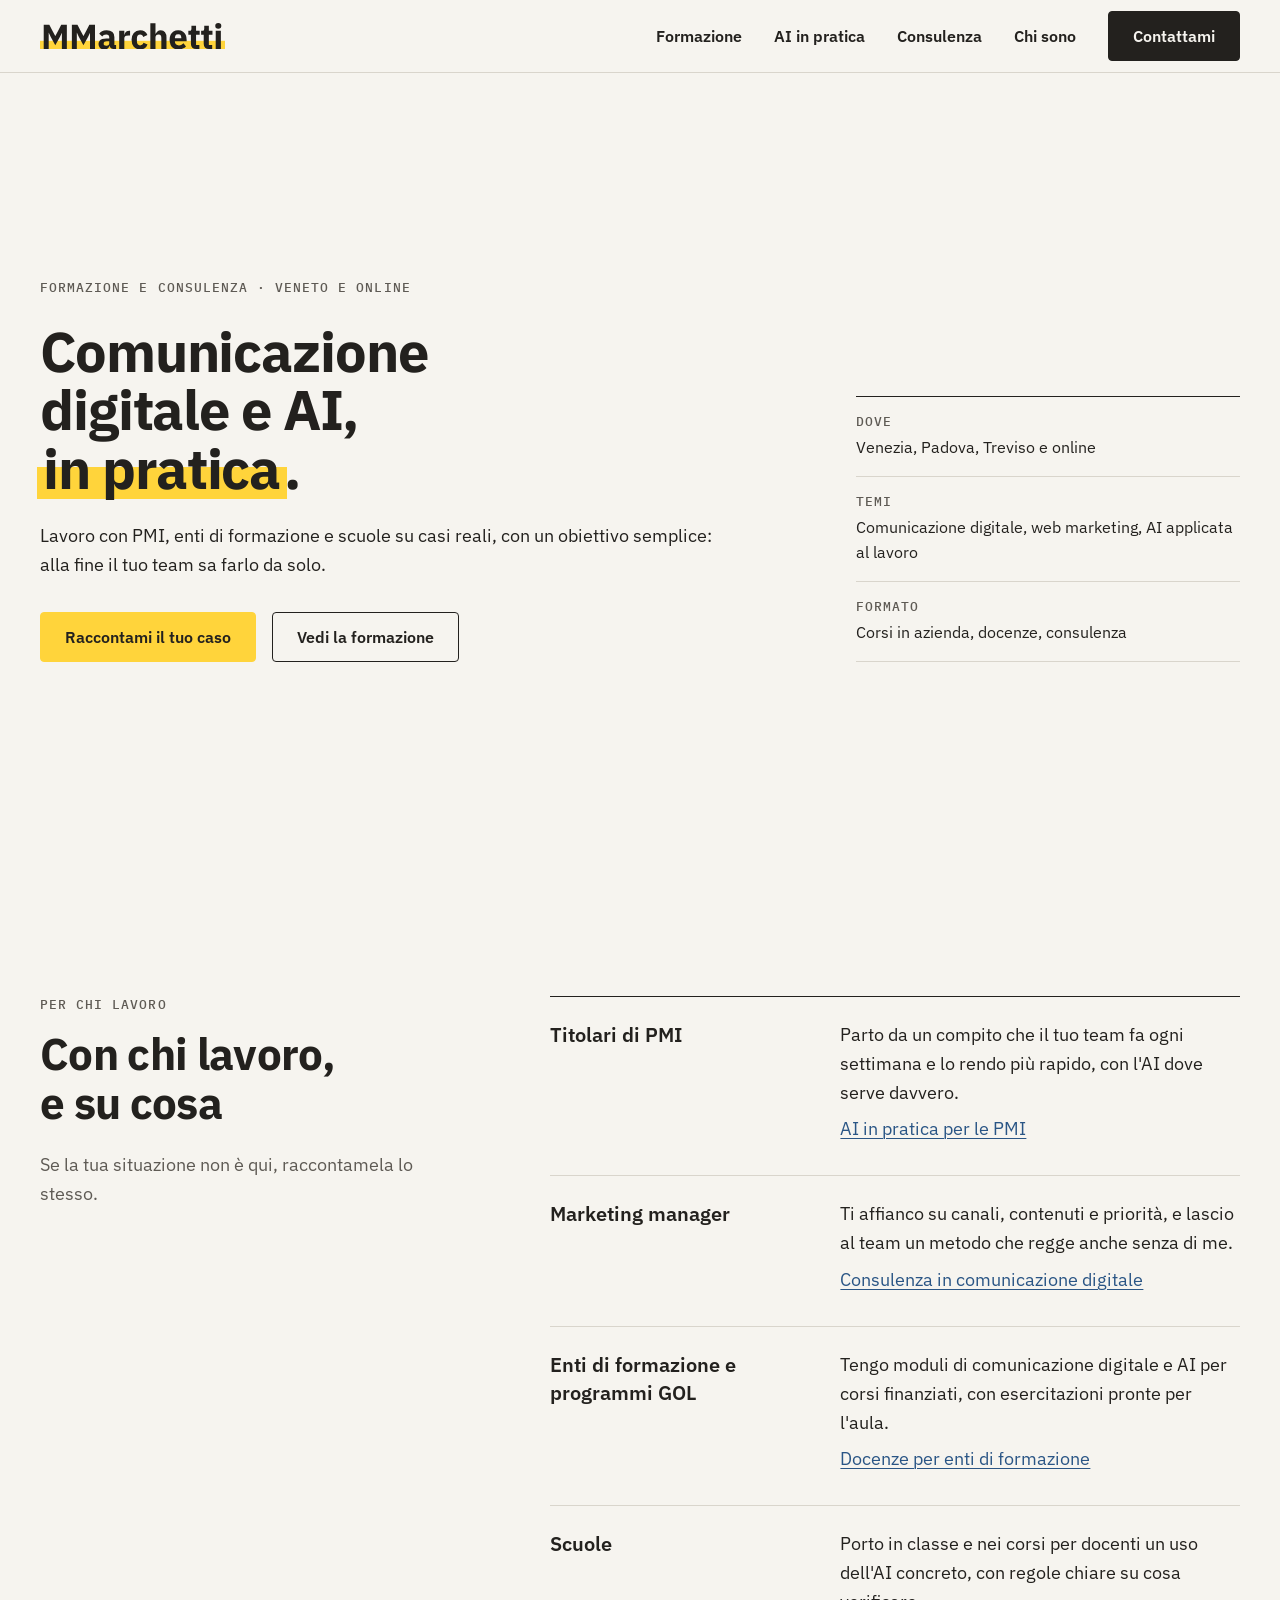
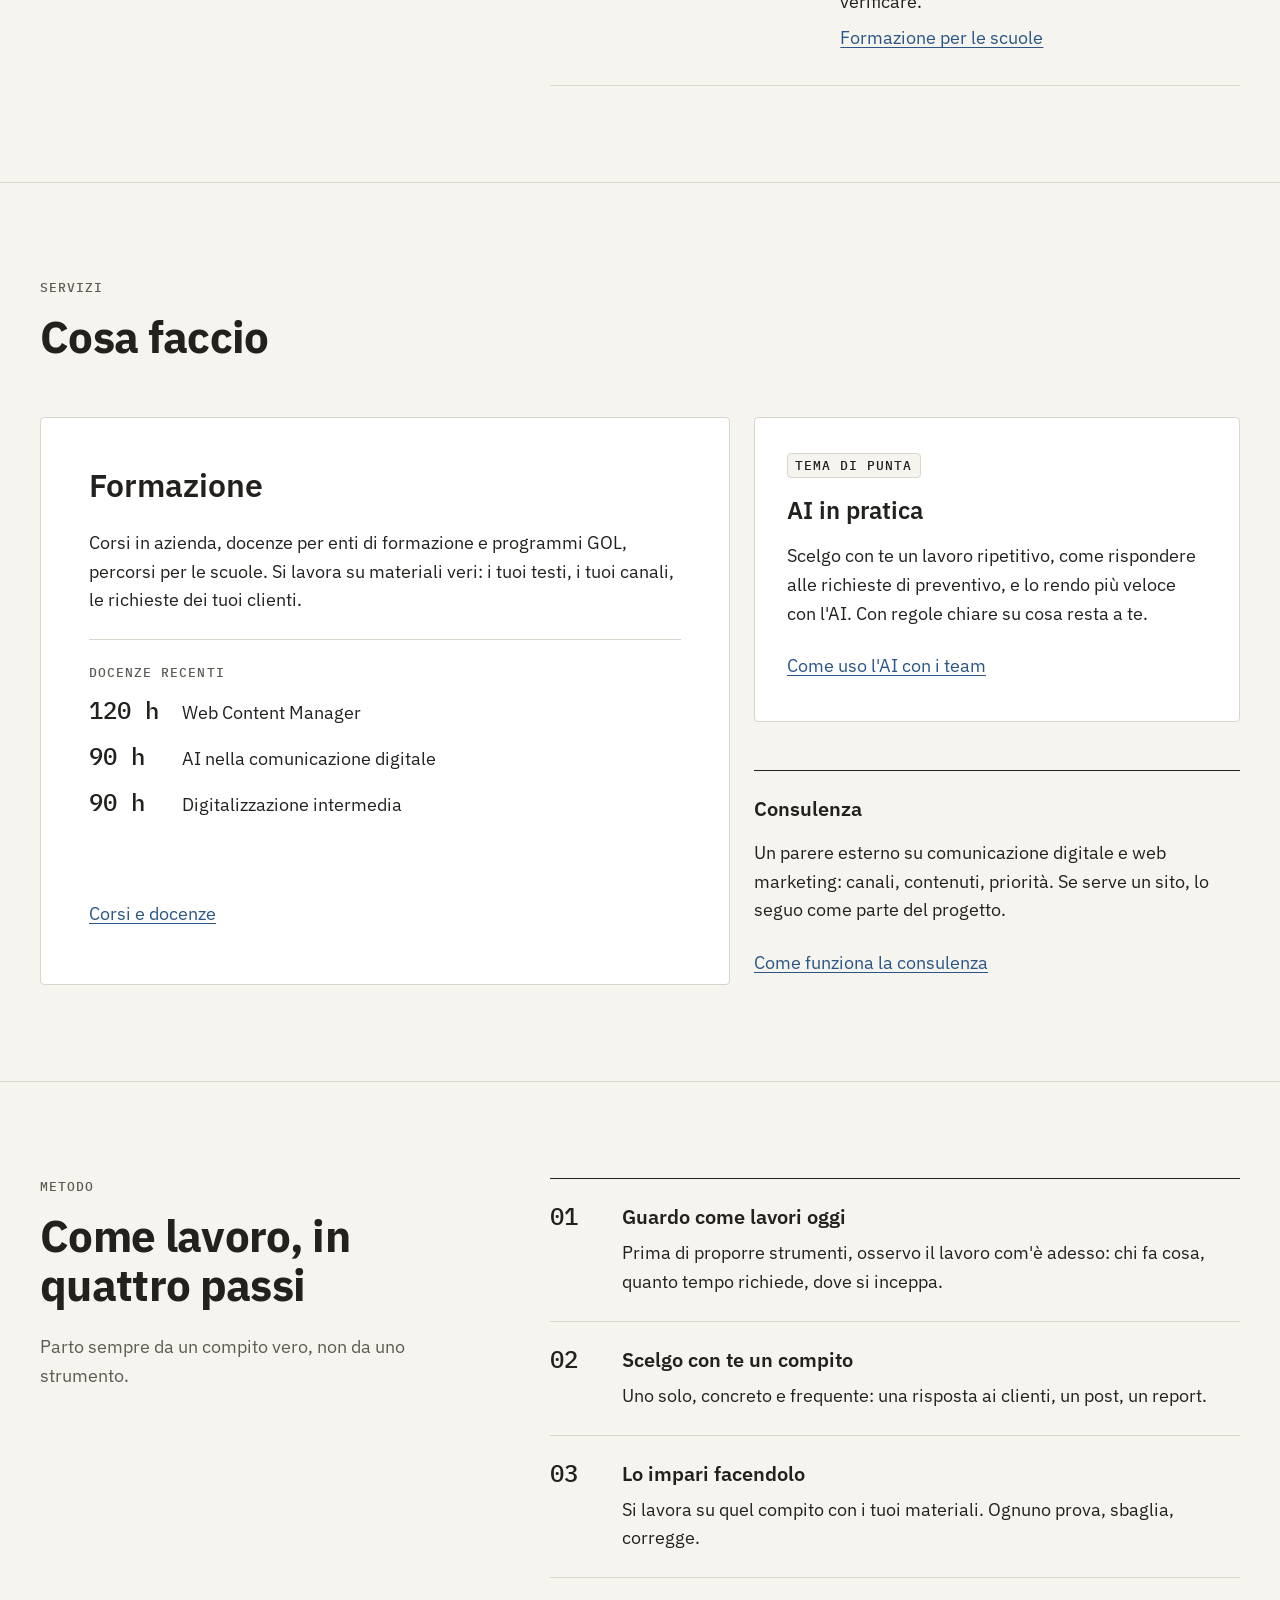
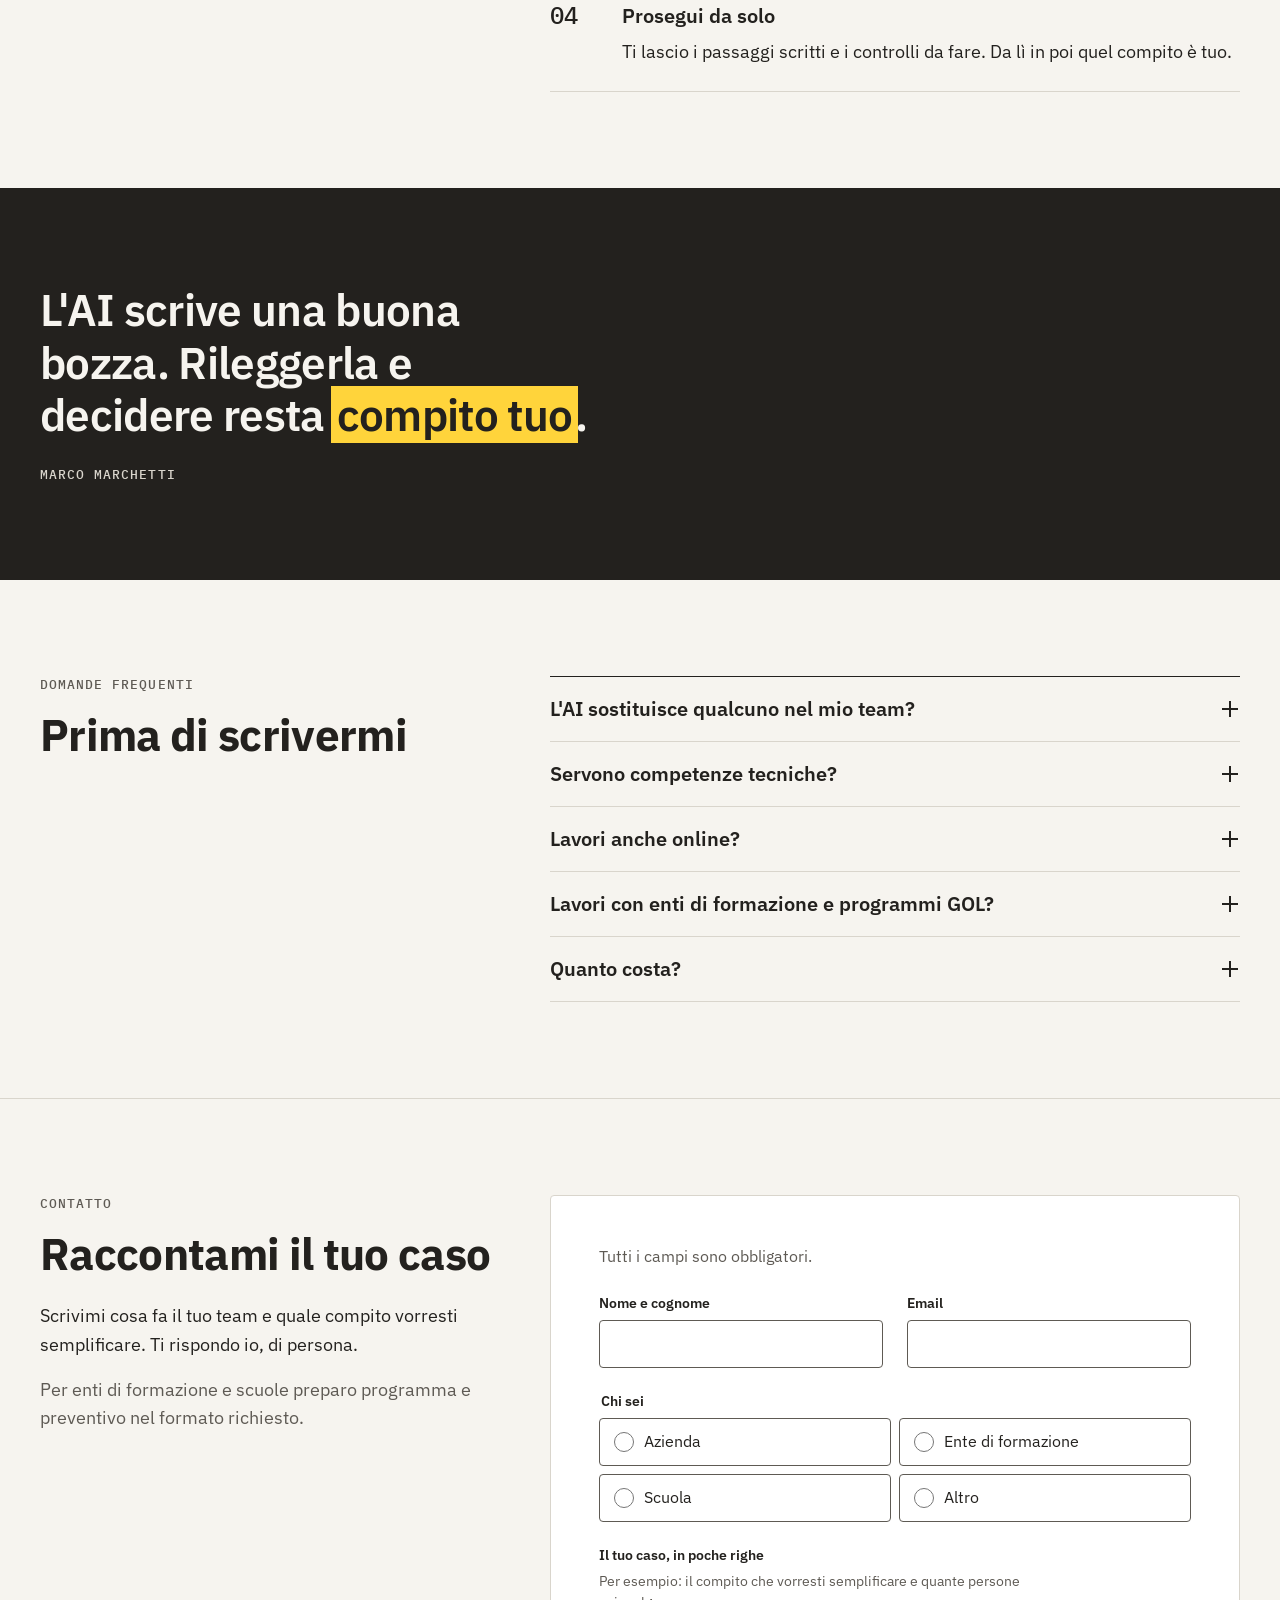
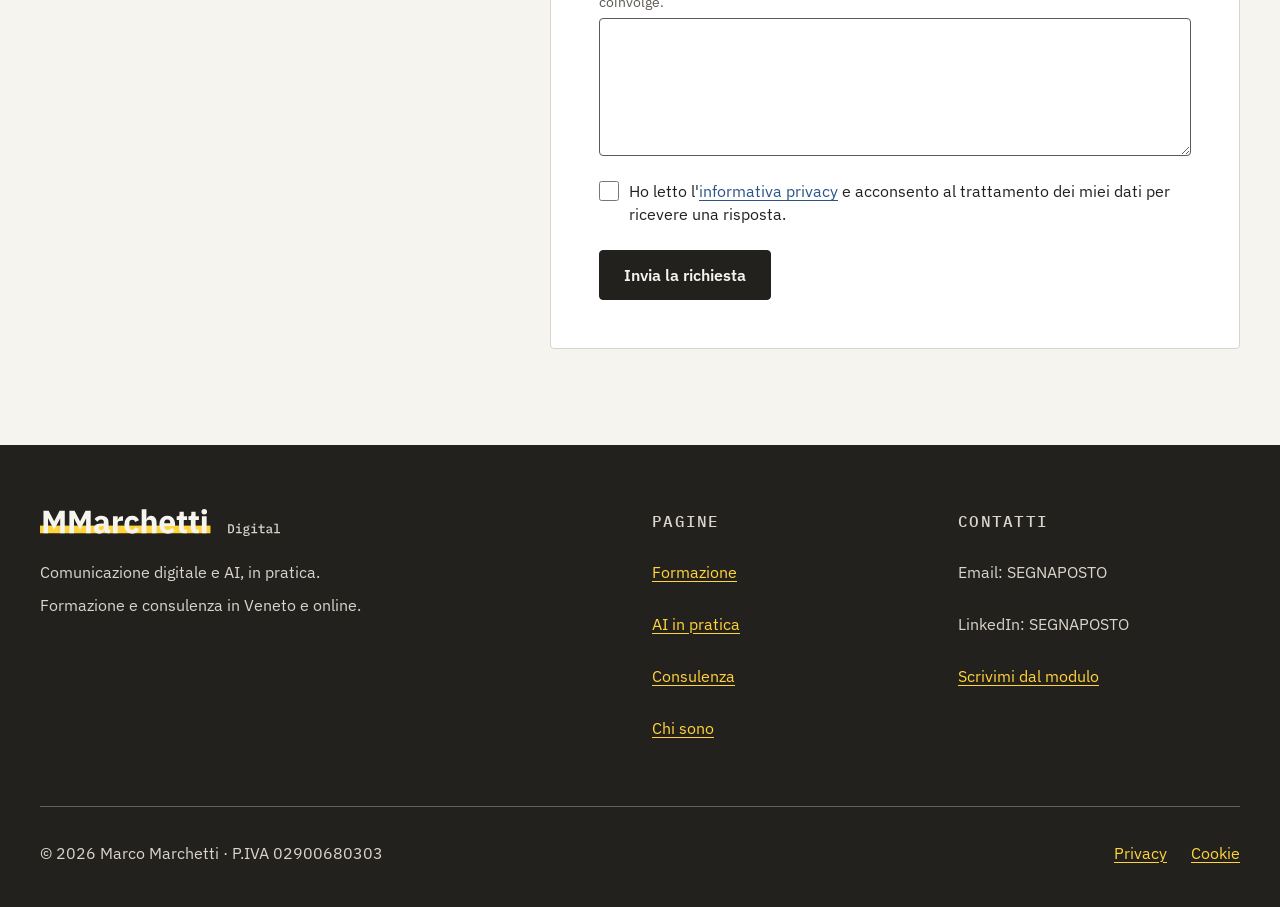
==== commit c3a272b0: "Moduli: verificati identici in home e contatti, commento di sincronizzazione Co-Authored-By: Claude " ====
--- a/index.html
+++ b/index.html
@@ -3,6 +3,7 @@
 <head>
   <meta charset="utf-8">
   <meta name="viewport" content="width=device-width, initial-scale=1">
+  <meta name="robots" content="noindex, nofollow"> <!-- STAGING: rimuovere al lancio -->
   <title>Formazione in comunicazione digitale e AI in Veneto | MMarchetti Digital</title>
   <meta name="description" content="Marco Marchetti, formatore e consulente in comunicazione digitale e AI. Corsi per PMI, enti di formazione e scuole a Venezia, Padova, Treviso e online.">
   <link rel="canonical" href="https://DOMINIO/">
@@ -14,6 +15,12 @@
   <meta property="og:title" content="Comunicazione digitale e AI, in pratica | MMarchetti Digital">
   <meta property="og:description" content="Formazione e consulenza per PMI, enti di formazione e scuole, su casi reali. Venezia, Padova, Treviso e online.">
   <meta property="og:url" content="https://DOMINIO/">
+  <!-- STAGING: al lancio cambiare l'host con il dominio definitivo -->
+  <meta property="og:image" content="https://mmarchettiweb.github.io/Rebranding-MMarchetti-Digital/assets/og/og-image.png">
+  <meta property="og:image:width" content="1200">
+  <meta property="og:image:height" content="630">
+  <meta property="og:image:alt" content="MMarchetti Digital: comunicazione digitale e AI, in pratica">
+  <meta name="twitter:card" content="summary_large_image">
 
   <link rel="icon" href="assets/logo/mmarchetti-avatar-400.svg" type="image/svg+xml">
   <link rel="apple-touch-icon" href="assets/icons/mmarchetti-avatar-400.png">
@@ -275,6 +282,7 @@
         </div>
 
         <div class="mm-card contact__card">
+          <!-- FORM sincronizzato con index.html e contatti/index.html: modificare entrambi -->
           <form class="form" name="contatto" method="POST" data-netlify="true" netlify-honeypot="bot-field" data-form>
             <input type="hidden" name="form-name" value="contatto">
             <p class="visually-hidden">
--- a/assets/css/components.css
+++ b/assets/css/components.css
@@ -132,11 +132,11 @@
 /* ---------- Etichette / tag ---------- */
 .mm-tag {
   display: inline-block;
-  font: 500 12px/1 var(--font-mono);
+  font: 500 var(--text-label)/1 var(--font-mono);
   letter-spacing: var(--track-label);
   text-transform: uppercase;
   padding: 5px 7px;
-  border-radius: 2px;
+  border-radius: var(--radius);
   background: var(--carta);
   color: var(--grafite);
   border: 1px solid var(--linea);
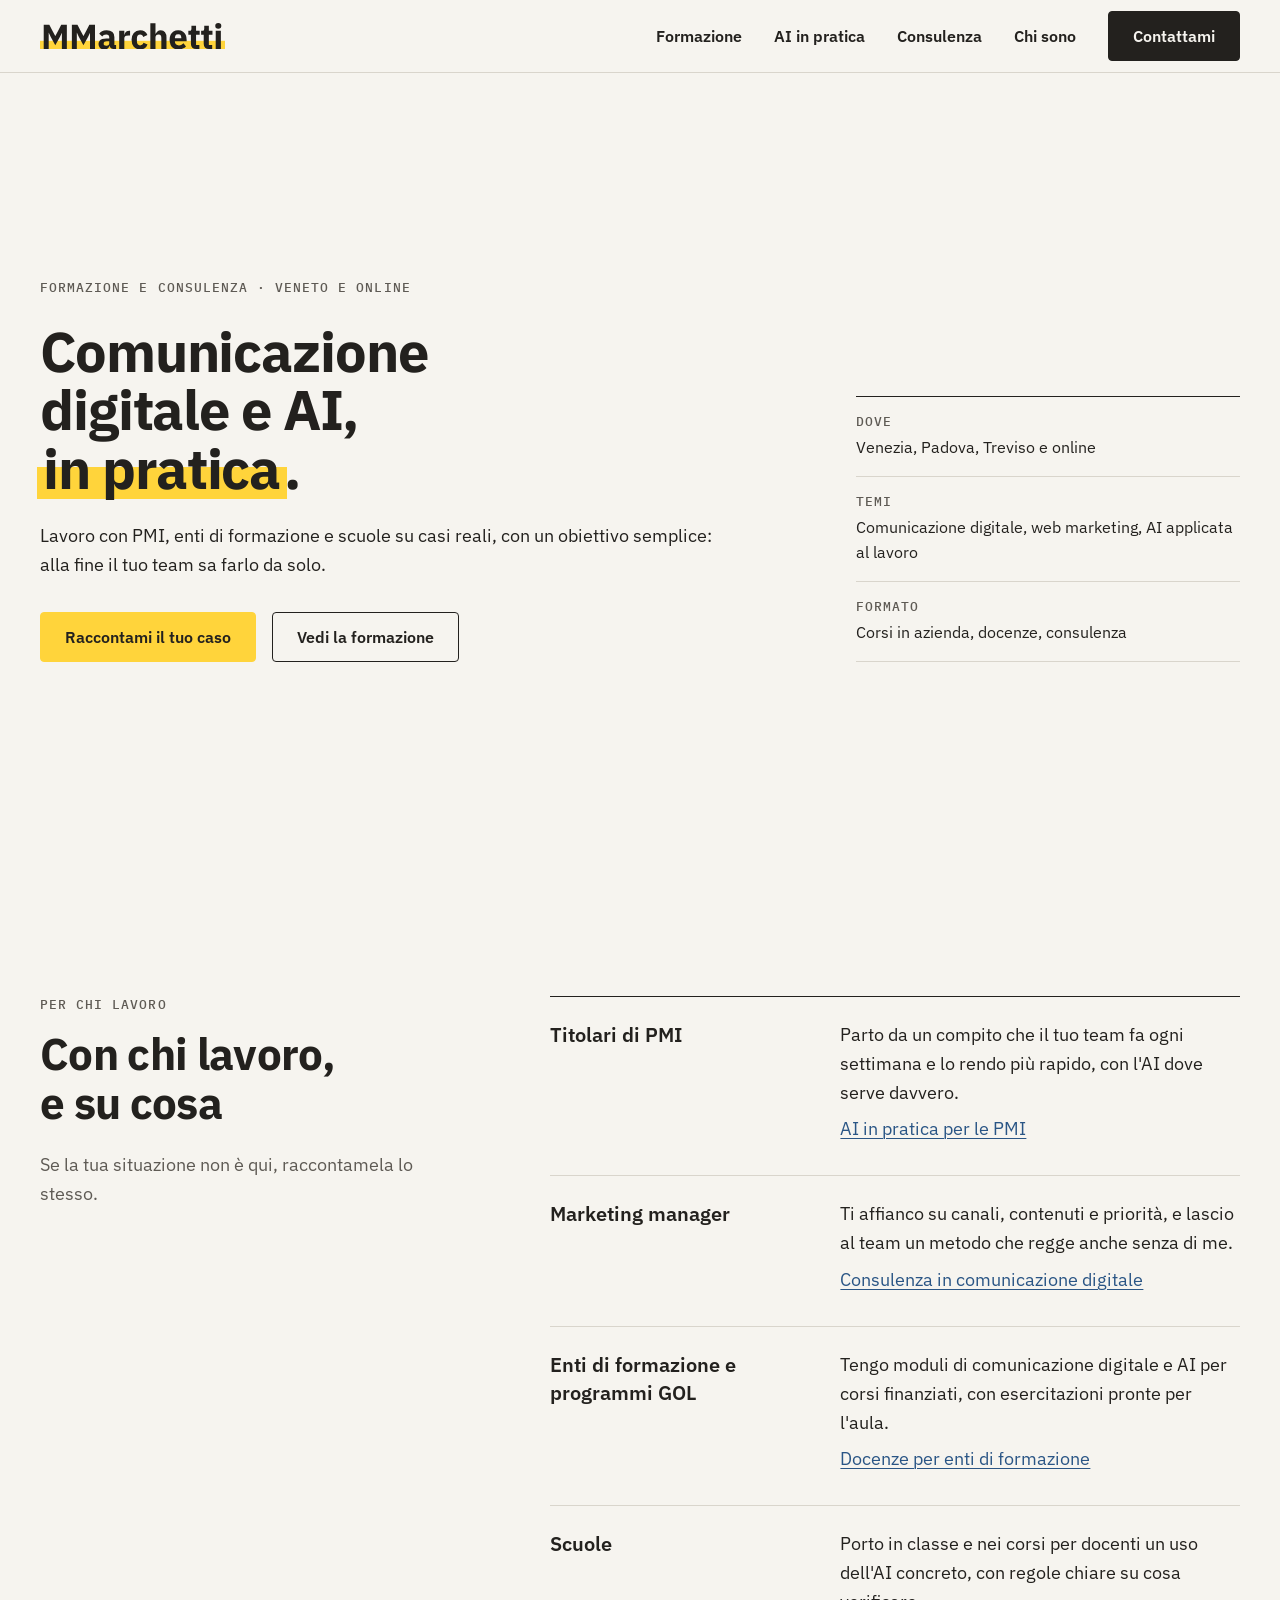
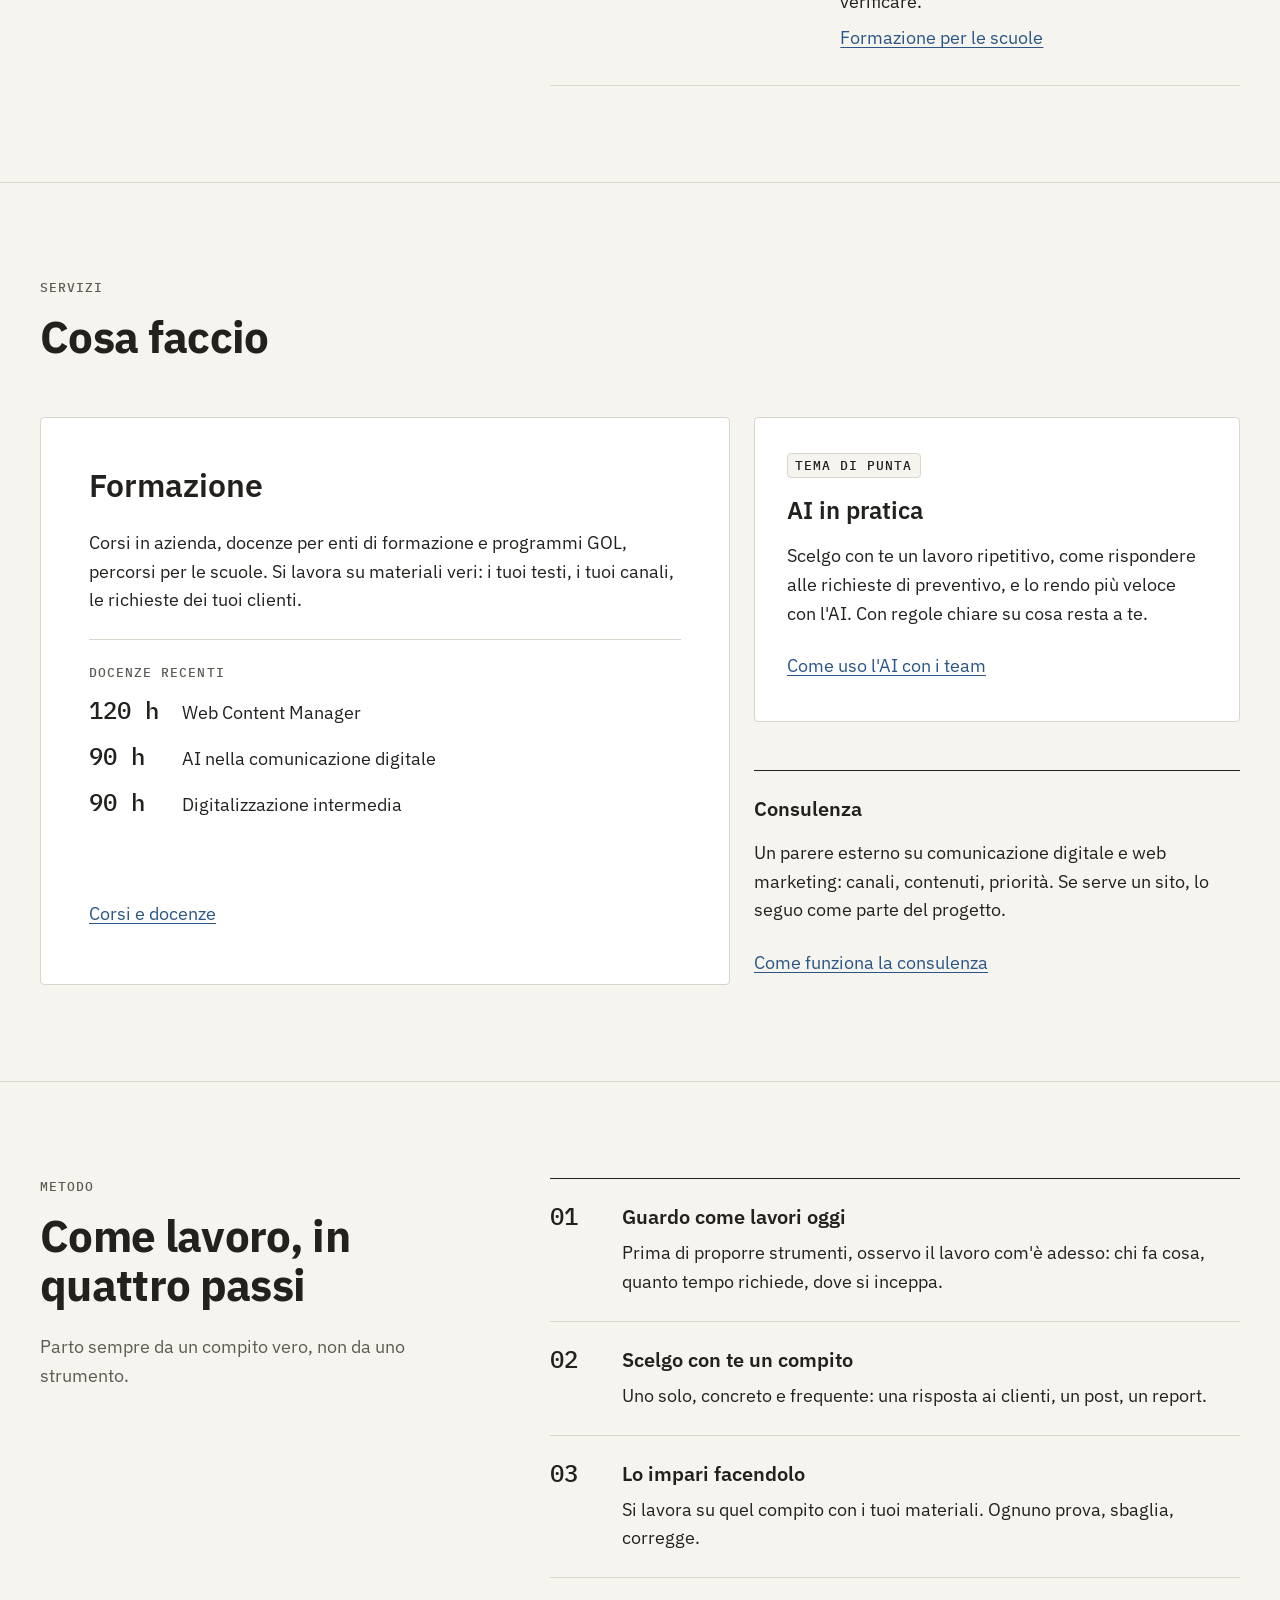
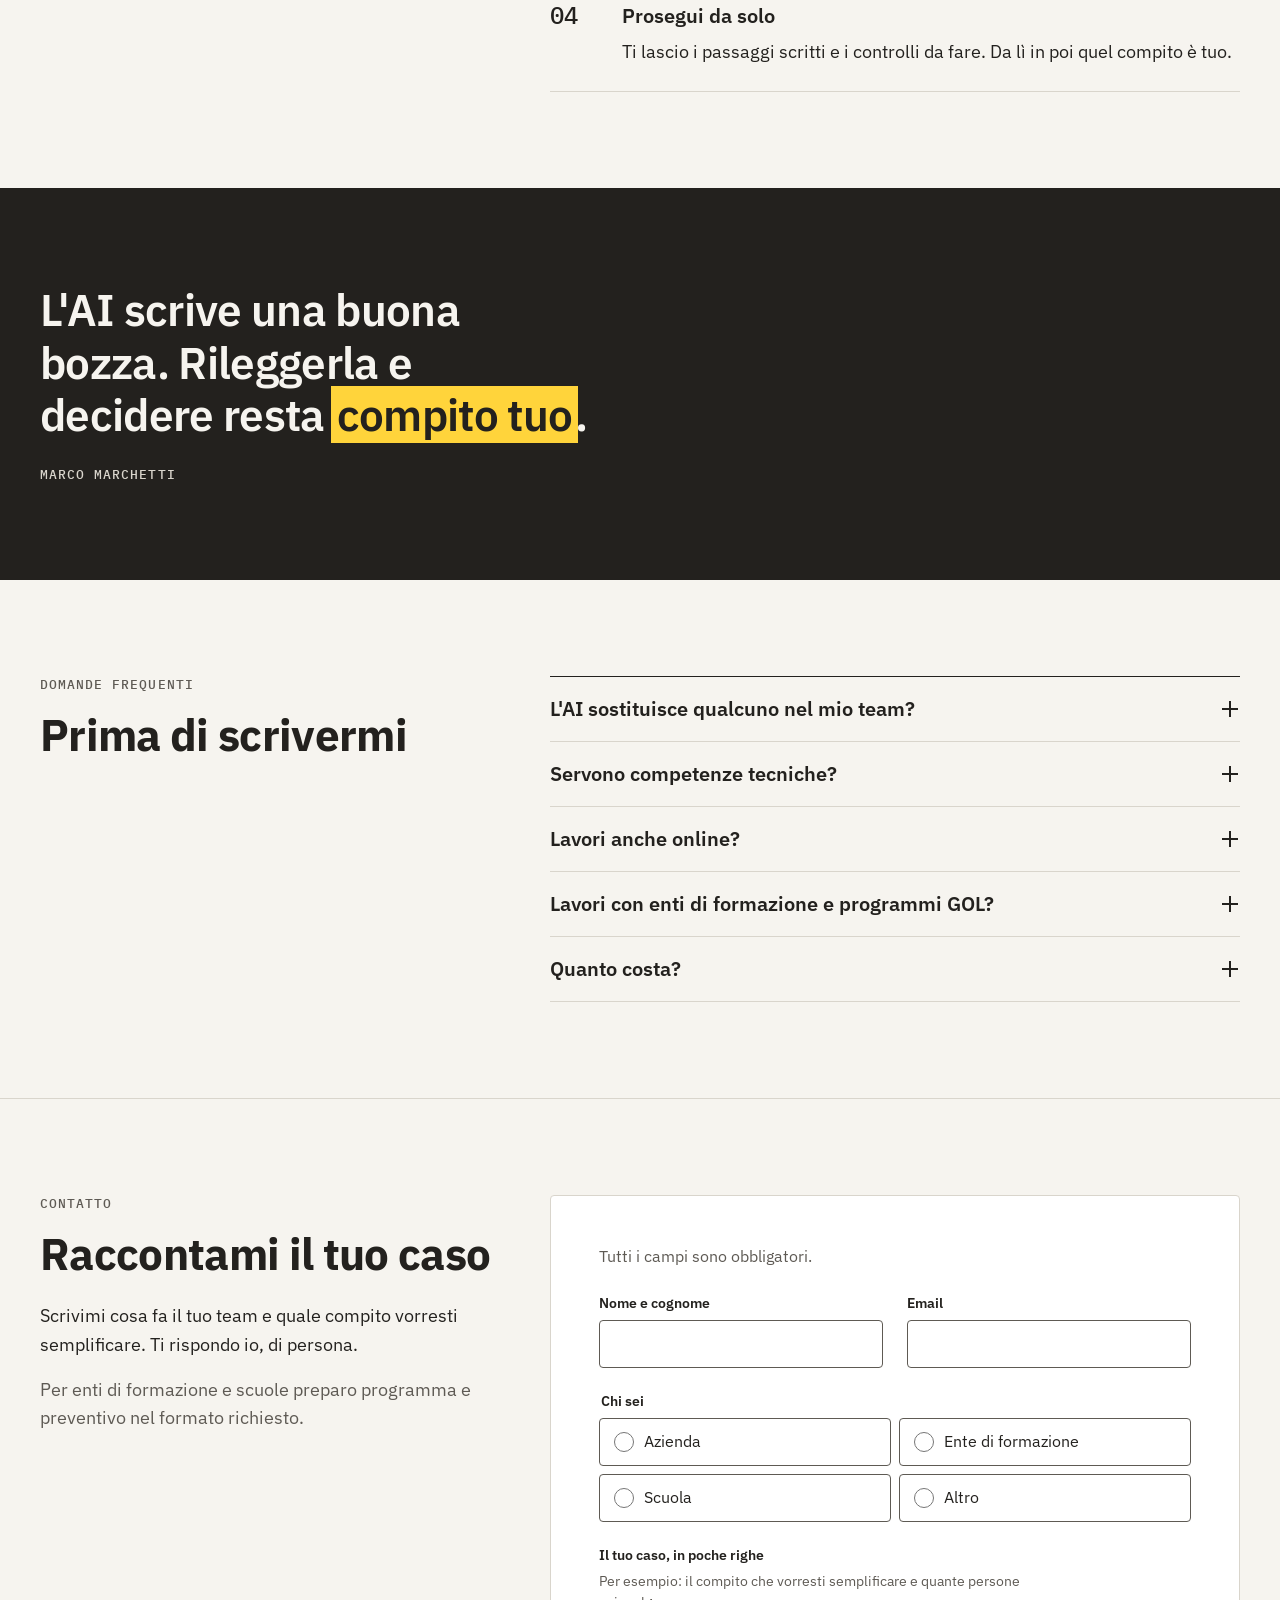
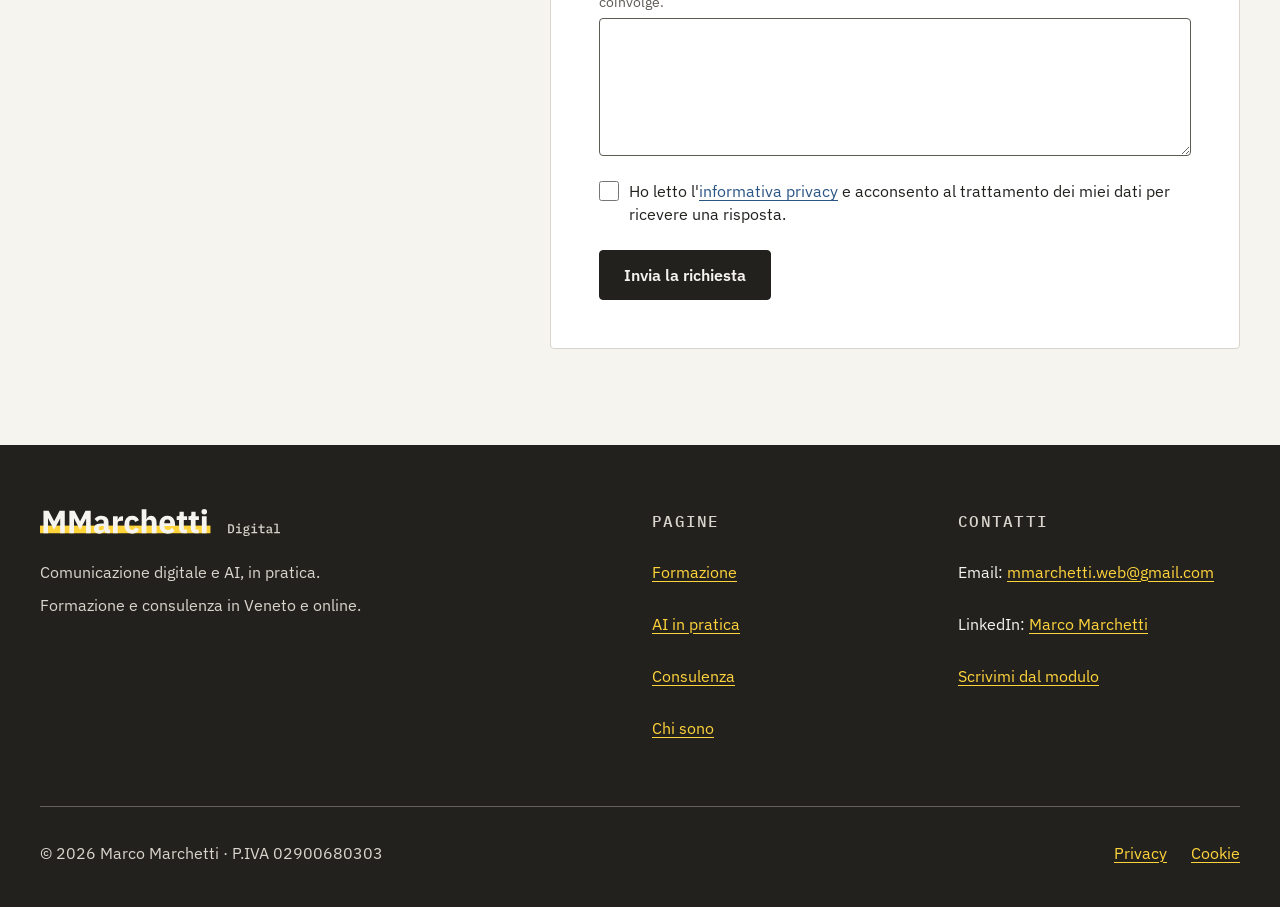
==== commit 138fb553: "Footer: email e LinkedIn definitivi in tutte le pagine Co-Authored-By: Claude Opus 5.5 <noreply@anth" ====
--- a/index.html
+++ b/index.html
@@ -264,7 +264,7 @@
           <details class="faq__item">
             <summary class="faq__q">Quanto costa?<span class="faq__icon" aria-hidden="true"></span></summary>
             <div class="faq__a">
-              <p>Dipende da ore, persone e modalità. Dopo una prima conversazione ti mando un preventivo scritto, senza impegno.</p>
+              <p>Dipende da ore, persone e modalità. Dopo una prima chiamata ti mando un preventivo scritto, senza impegno.</p>
             </div>
           </details>
         </div>
@@ -363,8 +363,8 @@
       <div class="footer__col">
         <p class="mm-label">Contatti</p>
         <ul role="list">
-          <li>Email: SEGNAPOSTO</li>
-          <li>LinkedIn: SEGNAPOSTO</li>
+          <li>Email: <a href="mailto:mmarchetti.web@gmail.com">mmarchetti.web@gmail.com</a></li>
+          <li>LinkedIn: <a href="https://www.linkedin.com/in/marco-marchetti-a929b1320" rel="noopener" aria-label="Marco Marchetti su LinkedIn">Marco Marchetti</a></li>
           <li><a href="#contatto">Scrivimi dal modulo</a></li>
         </ul>
       </div>
--- a/assets/css/site.css
+++ b/assets/css/site.css
@@ -498,19 +498,10 @@
 .program__meta > div { display: grid; gap: 4px; padding: var(--space-2) 0; border-bottom: var(--border-deco); }
 .program__meta { border-top: 1px solid var(--grafite); }
 .program__meta ul { padding-left: 1.2em; }
-.program__table { width: 100%; border-collapse: collapse; }
-.program__table caption { text-align: left; margin-bottom: var(--space-2); }
-.program__table th,
-.program__table td {
-  padding: var(--space-2) var(--space-2) var(--space-2) 0;
-  border-bottom: var(--border-deco);
-  text-align: left;
-  vertical-align: top;
-}
-.program__table thead th { border-bottom: 1px solid var(--grafite); }
-.program__table td:last-child,
-.program__table th:last-child { width: 1%; white-space: nowrap; padding-right: 0; }
-.program__table td p { margin-top: 4px; color: var(--fg-muted); font-size: var(--text-small); line-height: var(--lh-small); }
+.program__list { border-top: 1px solid var(--grafite); }
+.program__modules > .mm-label { margin-bottom: var(--space-2); }
+.program__list li { padding: var(--space-2) 0; border-bottom: var(--border-deco); }
+.program__list p { margin-top: 4px; color: var(--fg-muted); font-size: var(--text-small); line-height: var(--lh-small); }
 
 @media (min-width: 840px) {
   .program { grid-column: 1 / span 10; }
@@ -590,19 +581,3 @@
 
 /* Pagina attiva anche sul bottone "Contattami" (pagina Contatti): barra fissa sotto il testo */
 .nav__cta .mm-btn[aria-current="page"] .mm-btn__label::after { transform: scaleX(1); }
-
-/* Sotto 600px la durata va sotto il modulo: la seconda colonna toglieva un terzo della riga.
-   I ruoli ARIA nel markup tengono la semantica di tabella anche con display: block. */
-@media (max-width: 599px) {
-  .program__table thead { position: absolute; width: 1px; height: 1px; overflow: hidden; clip-path: inset(50%); }
-  .program__table tr { display: block; padding: var(--space-2) 0; border-bottom: var(--border-deco); }
-  .program__table td { display: block; padding: 0; border: 0; }
-  .program__table td:last-child { width: auto; margin-top: var(--space-1); }
-  .program__table td:last-child::before {
-    content: "Durata: ";
-    font: 500 var(--text-label)/var(--lh-label) var(--font-mono);
-    letter-spacing: var(--track-label);
-    text-transform: uppercase;
-    color: var(--fg-muted);
-  }
-}
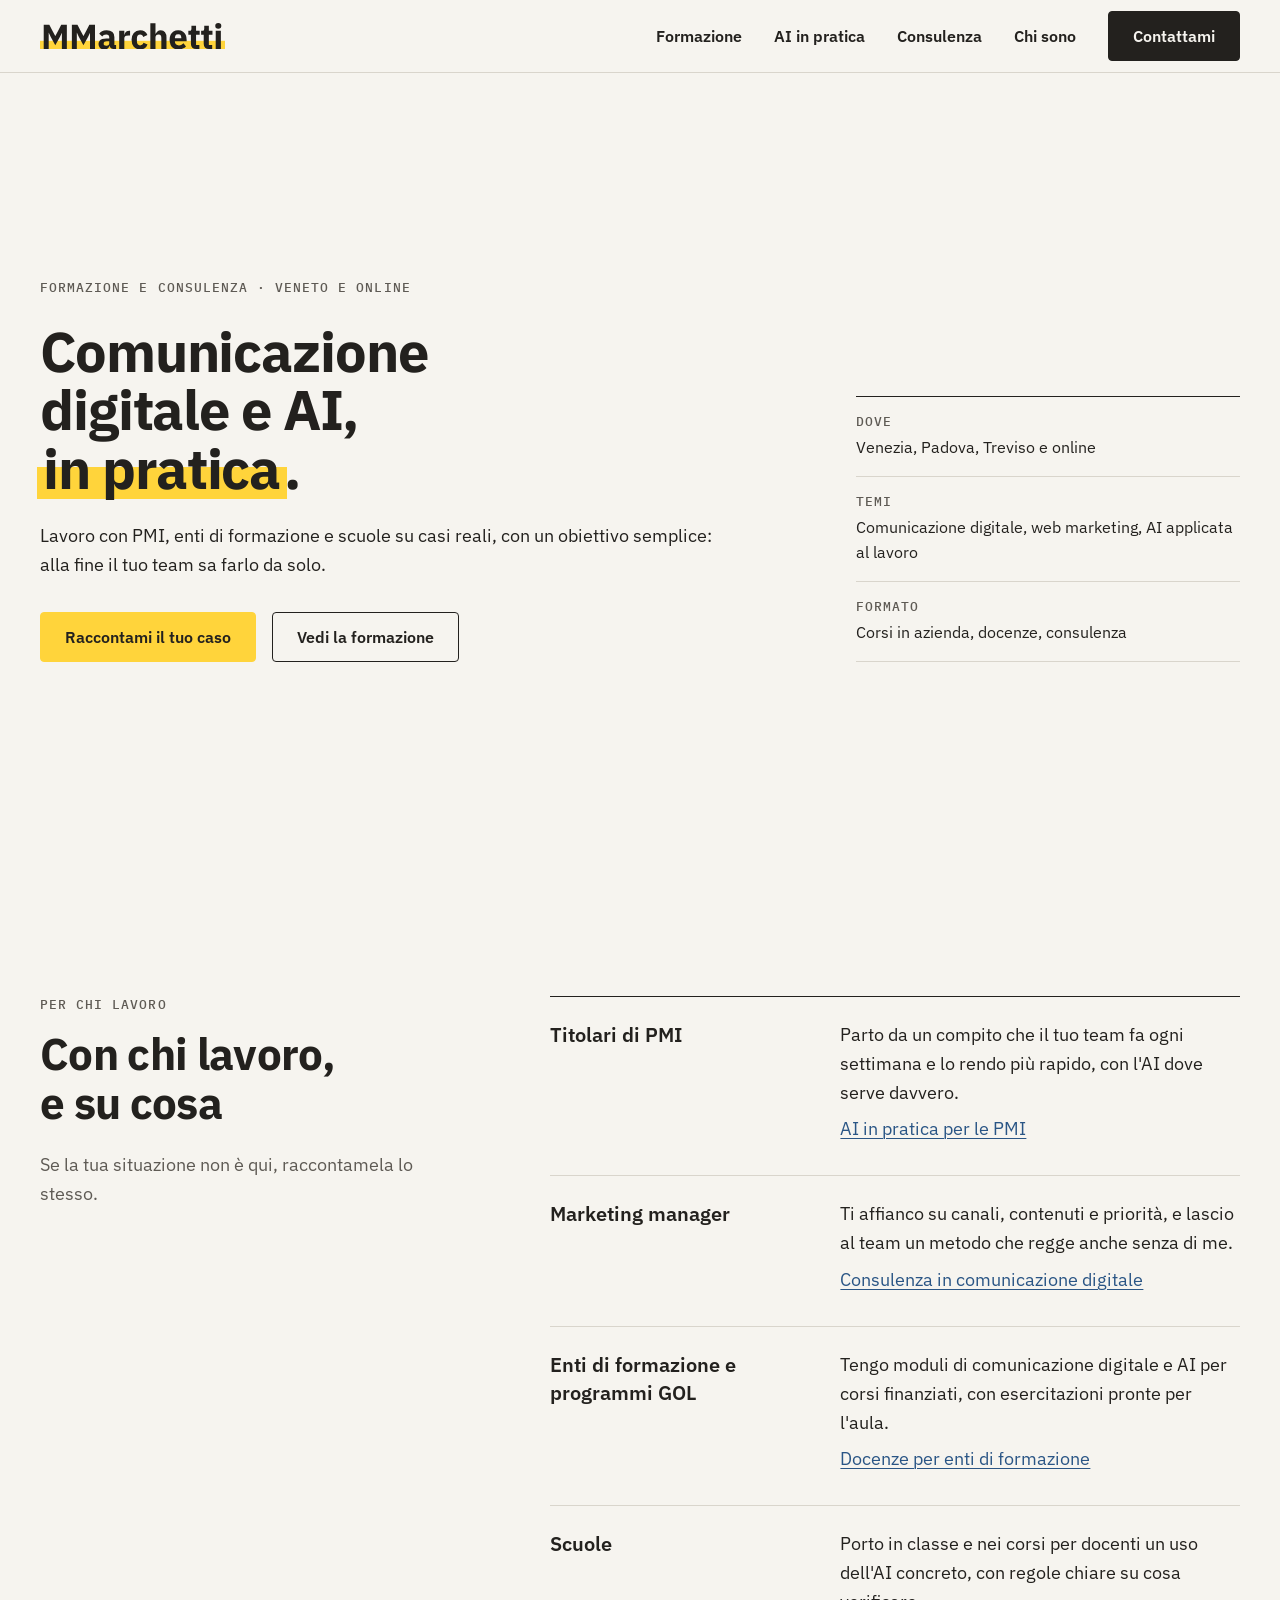
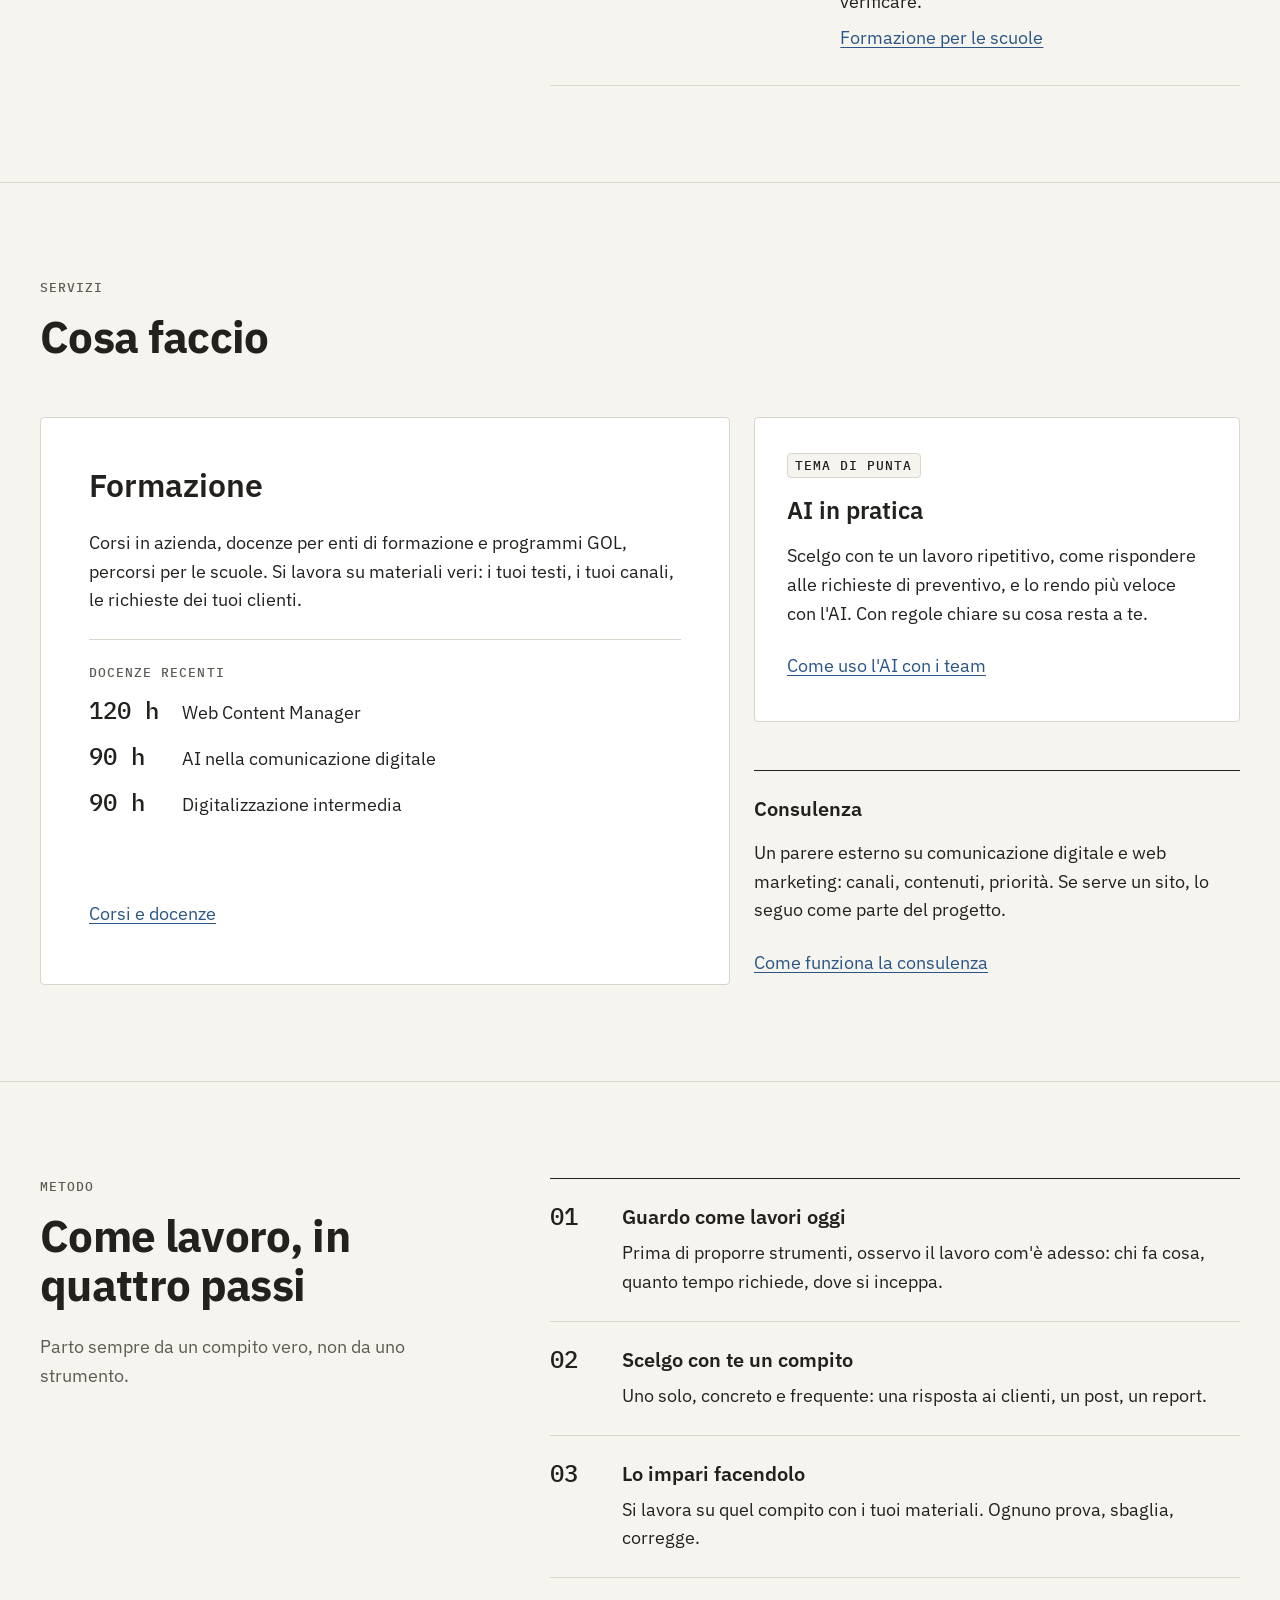
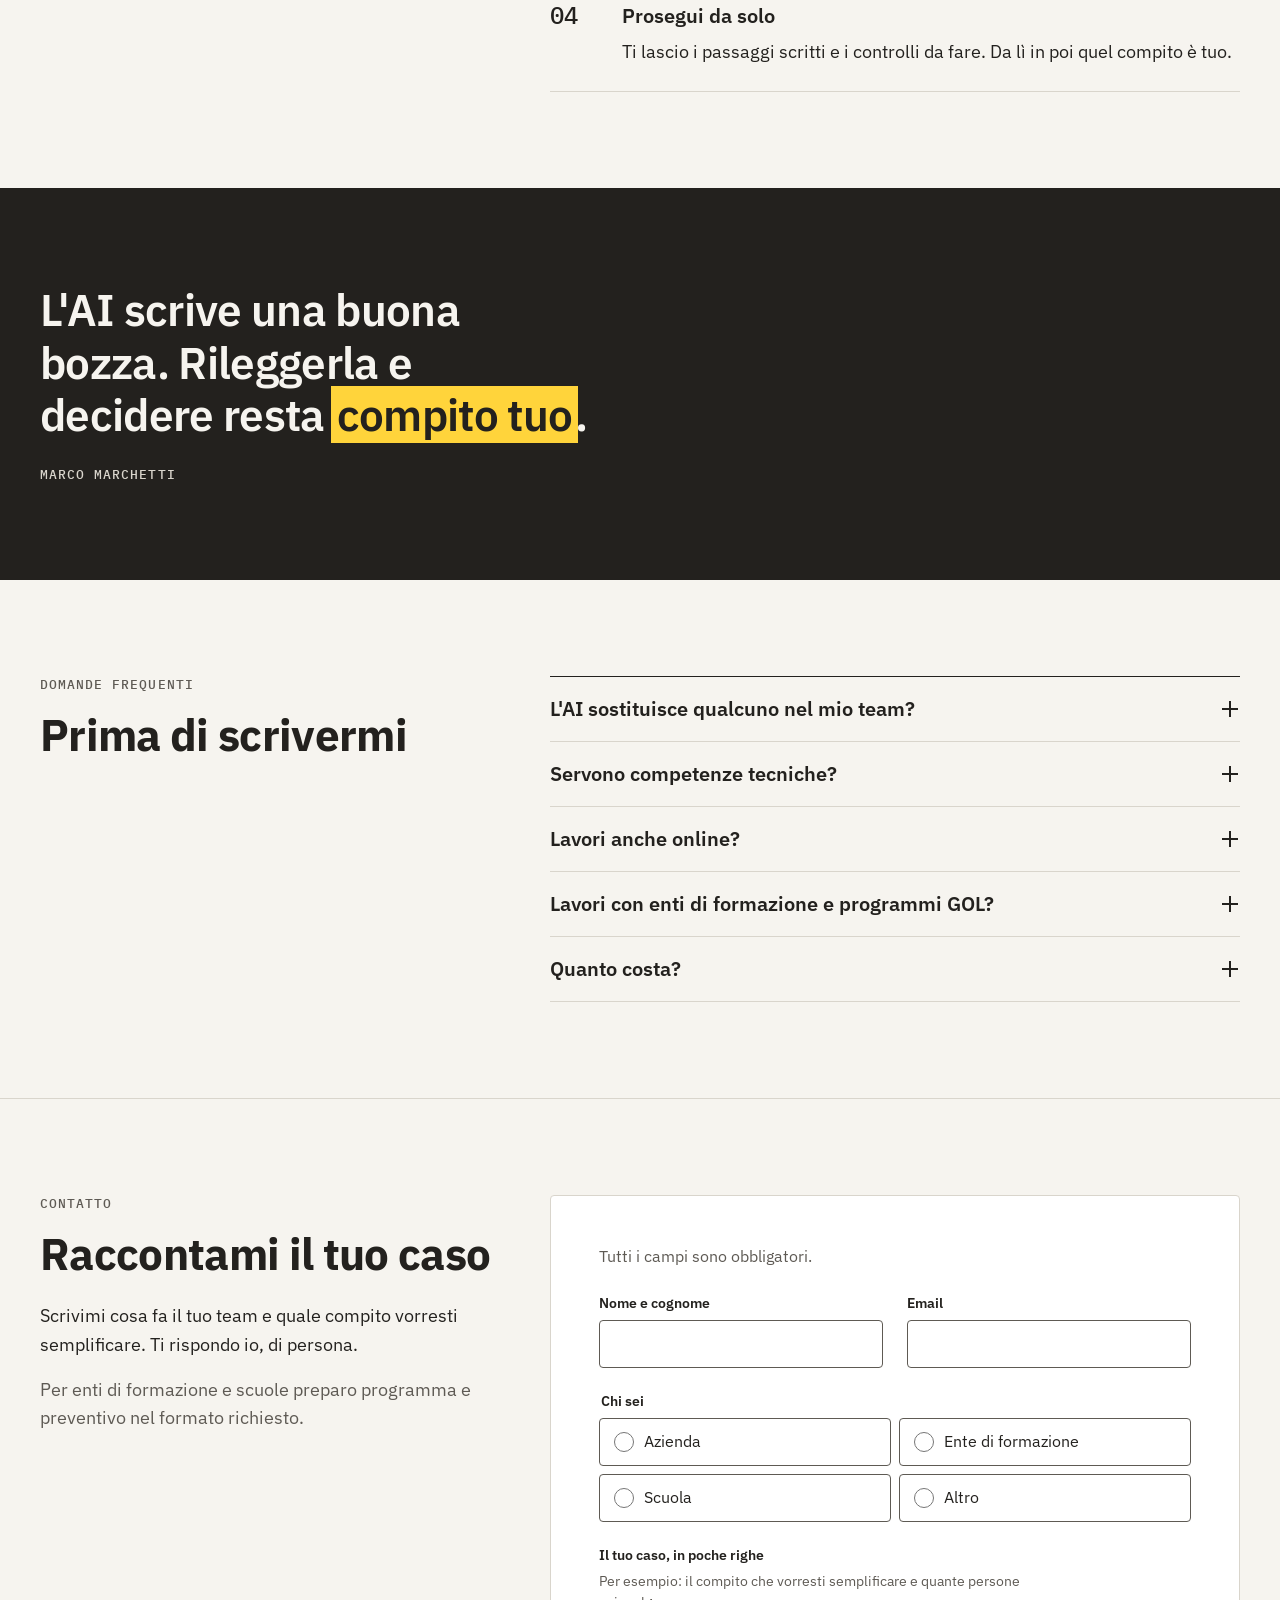
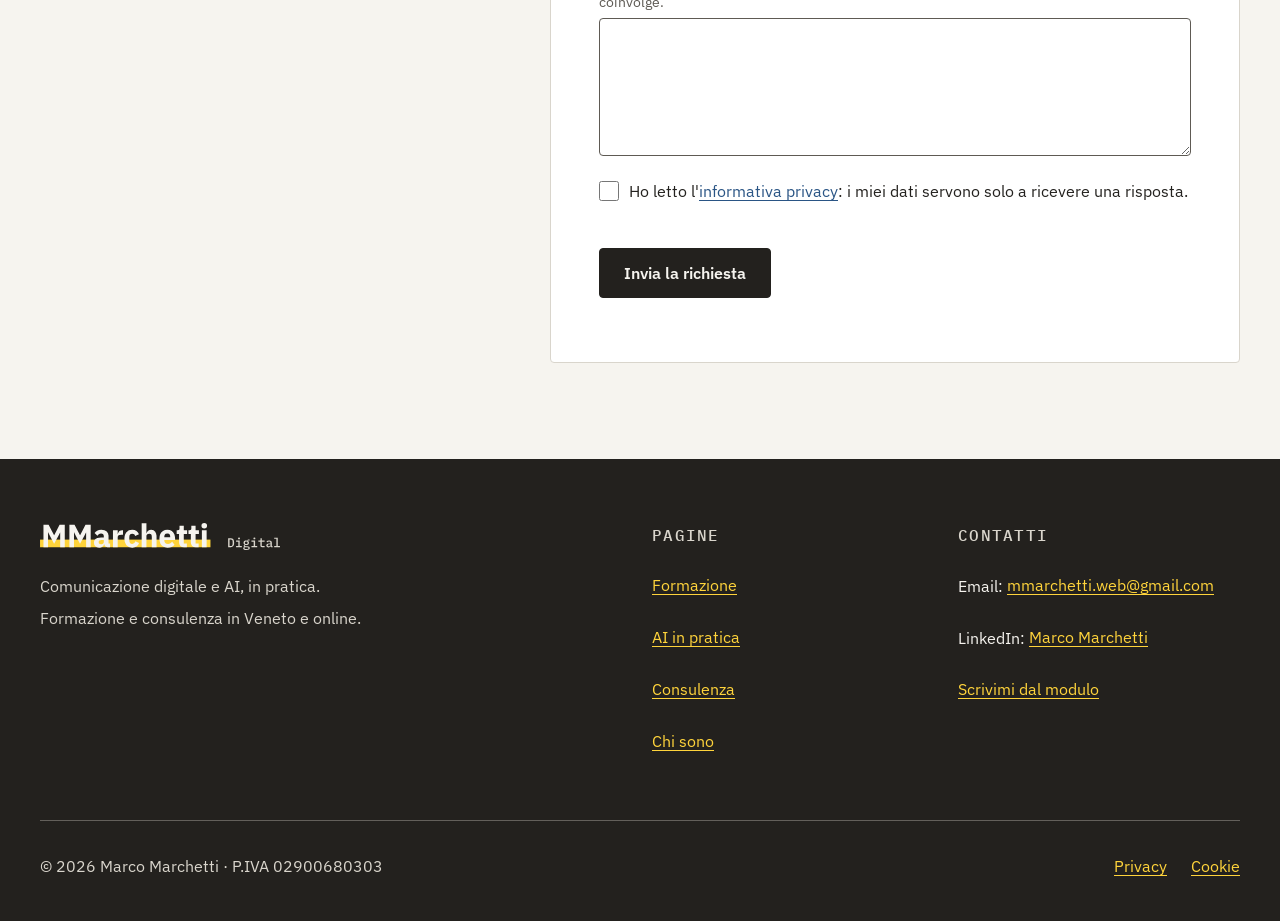
==== commit 884b6979: "Contatto: form su Formspree, privacy e cookie aggiornate - Form (home e /contatti/): invio a Formspr" ====
--- a/index.html
+++ b/index.html
@@ -283,11 +283,14 @@
 
         <div class="mm-card contact__card">
           <!-- FORM sincronizzato con index.html e contatti/index.html: modificare entrambi -->
-          <form class="form" name="contatto" method="POST" data-netlify="true" netlify-honeypot="bot-field" data-form>
-            <input type="hidden" name="form-name" value="contatto">
-            <p class="visually-hidden">
-              <label>Non compilare questo campo: <input name="bot-field" tabindex="-1" autocomplete="off"></label>
-            </p>
+          <!-- Invio a Formspree. Senza JavaScript il browser fa il normale invio POST all'action -->
+          <form class="form" name="contatto" action="https://formspree.io/f/moedpnve" method="POST" data-form>
+            <input type="hidden" name="_subject" value="Nuova richiesta dal sito MMarchetti Digital">
+            <!-- Antispam: le persone non vedono il campo, i bot che lo compilano vengono scartati da Formspree -->
+            <div class="form__trap" aria-hidden="true">
+              <label for="_gotcha-home">Non compilare questo campo</label>
+              <input id="_gotcha-home" type="text" name="_gotcha" tabindex="-1" autocomplete="off">
+            </div>
             <p class="form__note mm-muted">Tutti i campi sono obbligatori.</p>
 
             <div class="form__row">
@@ -324,20 +327,24 @@
             <div class="mm-field">
               <label class="mm-check" for="privacy">
                 <input type="checkbox" id="privacy" name="privacy" value="sì" required aria-describedby="privacy-error">
-                <span>Ho letto l'<a class="mm-link" href="privacy/">informativa privacy</a> e acconsento al trattamento dei miei dati per ricevere una risposta.</span>
+                <span>Ho letto l'<a class="mm-link" href="privacy/" target="_blank" rel="noopener">informativa privacy<span class="visually-hidden"> (si apre in una nuova scheda)</span></a>: i miei dati servono solo a ricevere una risposta.</span>
               </label>
               <p class="mm-field__error" id="privacy-error" hidden><strong>Errore:</strong> <span></span></p>
             </div>
 
             <div class="form__actions">
               <button class="mm-btn" type="submit"><span class="mm-btn__label">Invia la richiesta</span></button>
-              <p class="mm-field__error form__status" id="form-status" role="alert" hidden><strong>Errore:</strong> <span></span></p>
+              <!-- Esito dell'invio: la regione resta nel DOM, lo script ne cambia solo il testo -->
+              <div class="form__status" id="form-status" aria-live="polite" aria-atomic="true"></div>
             </div>
           </form>
 
-          <div class="form__done" id="form-done" tabindex="-1" hidden>
-            <p><span class="mm-tag mm-tag--done">Fatto</span></p>
-            <p class="mm-h4">Ricevuto. Ti rispondo entro due giorni lavorativi.</p>
+          <div aria-live="polite">
+            <div class="form__done" id="form-done" tabindex="-1" hidden>
+              <p><span class="mm-tag mm-tag--done">Fatto</span></p>
+              <p class="mm-h4">Ricevuto. Ti rispondo entro due giorni lavorativi.</p>
+              <p class="mm-muted">Se non ricevi la mia risposta entro quel tempo, controlla lo spam o scrivimi a <a class="mm-link" href="mailto:mmarchetti.web@gmail.com">mmarchetti.web@gmail.com</a>.</p>
+            </div>
           </div>
         </div>
       </div>
--- a/assets/css/components.css
+++ b/assets/css/components.css
@@ -57,7 +57,8 @@
   cursor: not-allowed;
   transform: none;
 }
-.mm-btn[disabled] .mm-btn__label::after { display: none; }
+.mm-btn[disabled] .mm-btn__label::after,
+.mm-btn[aria-disabled="true"] .mm-btn__label::after { display: none; }
 
 /* ---------- Link ---------- */
 .mm-link {
--- a/assets/css/site.css
+++ b/assets/css/site.css
@@ -377,6 +377,18 @@
 .form__done { display: grid; gap: var(--space-2); }
 .form__done:focus { outline: none; }
 
+/* Campo antispam _gotcha: fuori schermo, non raggiungibile da tastiera né da screen reader */
+.form__trap {
+  position: absolute;
+  left: -10000px;
+  width: 1px;
+  height: 1px;
+  overflow: hidden;
+}
+/* Esito dell'invio: la regione aria-live resta sempre visibile (anche vuota) per essere annunciata */
+.form__status { font: 400 var(--text-small)/1.5 var(--font-sans); color: var(--grafite); max-width: 56ch; }
+.form__status strong { font-weight: 600; }
+
 @media (min-width: 600px) {
   .form__row { grid-template-columns: 1fr 1fr; }
   .choice__options { grid-template-columns: 1fr 1fr; }
@@ -428,6 +440,12 @@
   .footer__col--pages { grid-column: 7 / span 3; }
   .footer__col:not(.footer__col--pages) { grid-column: 10 / span 3; }
 }
+/* Tra 840 e 1199px su 3 colonne l'indirizzo email (circa 206px) sporgerebbe: Contatti passa a 4 */
+@media (min-width: 840px) and (max-width: 1199px) {
+  .footer__brand { grid-column: 1 / span 4; }
+  .footer__col--pages { grid-column: 6 / span 3; }
+  .footer__col:not(.footer__col--pages) { grid-column: 9 / span 4; }
+}
 
 /* ---------- Mobile ---------- */
 @media (max-width: 599px) {
@@ -525,6 +543,9 @@
   border-radius: var(--radius);
 }
 .placeholder p { max-width: 56ch; }
+/* Segnaposto lunghi dentro un testo (privacy, cookie): vanno a capo senza sovrapporsi */
+.prose .mm-tag--placeholder,
+.page-head .mm-tag--placeholder { line-height: 1.5; white-space: normal; }
 @media (max-width: 599px) {
   .placeholder { padding: var(--space-3); }
 }
@@ -538,6 +559,9 @@
 /* ---------- Contatti: modulo su 7 colonne, informazioni su 4 ---------- */
 .contact-page__info { display: grid; gap: var(--space-4); align-content: start; }
 .contact-page__info h2 { margin-bottom: var(--space-2); }
+/* Email e LinkedIn sono link isolati: area di tocco 44px, riga alta come le altre */
+.contact-page__info .list-lines li:has(> a) { padding: var(--space-1) 0; }
+.contact-page__info .list-lines a { display: inline-flex; align-items: center; min-height: 44px; }
 @media (min-width: 1200px) {
   .contact-page__form { grid-column: 1 / span 7; }
   .contact-page__info { grid-column: 9 / span 4; }
